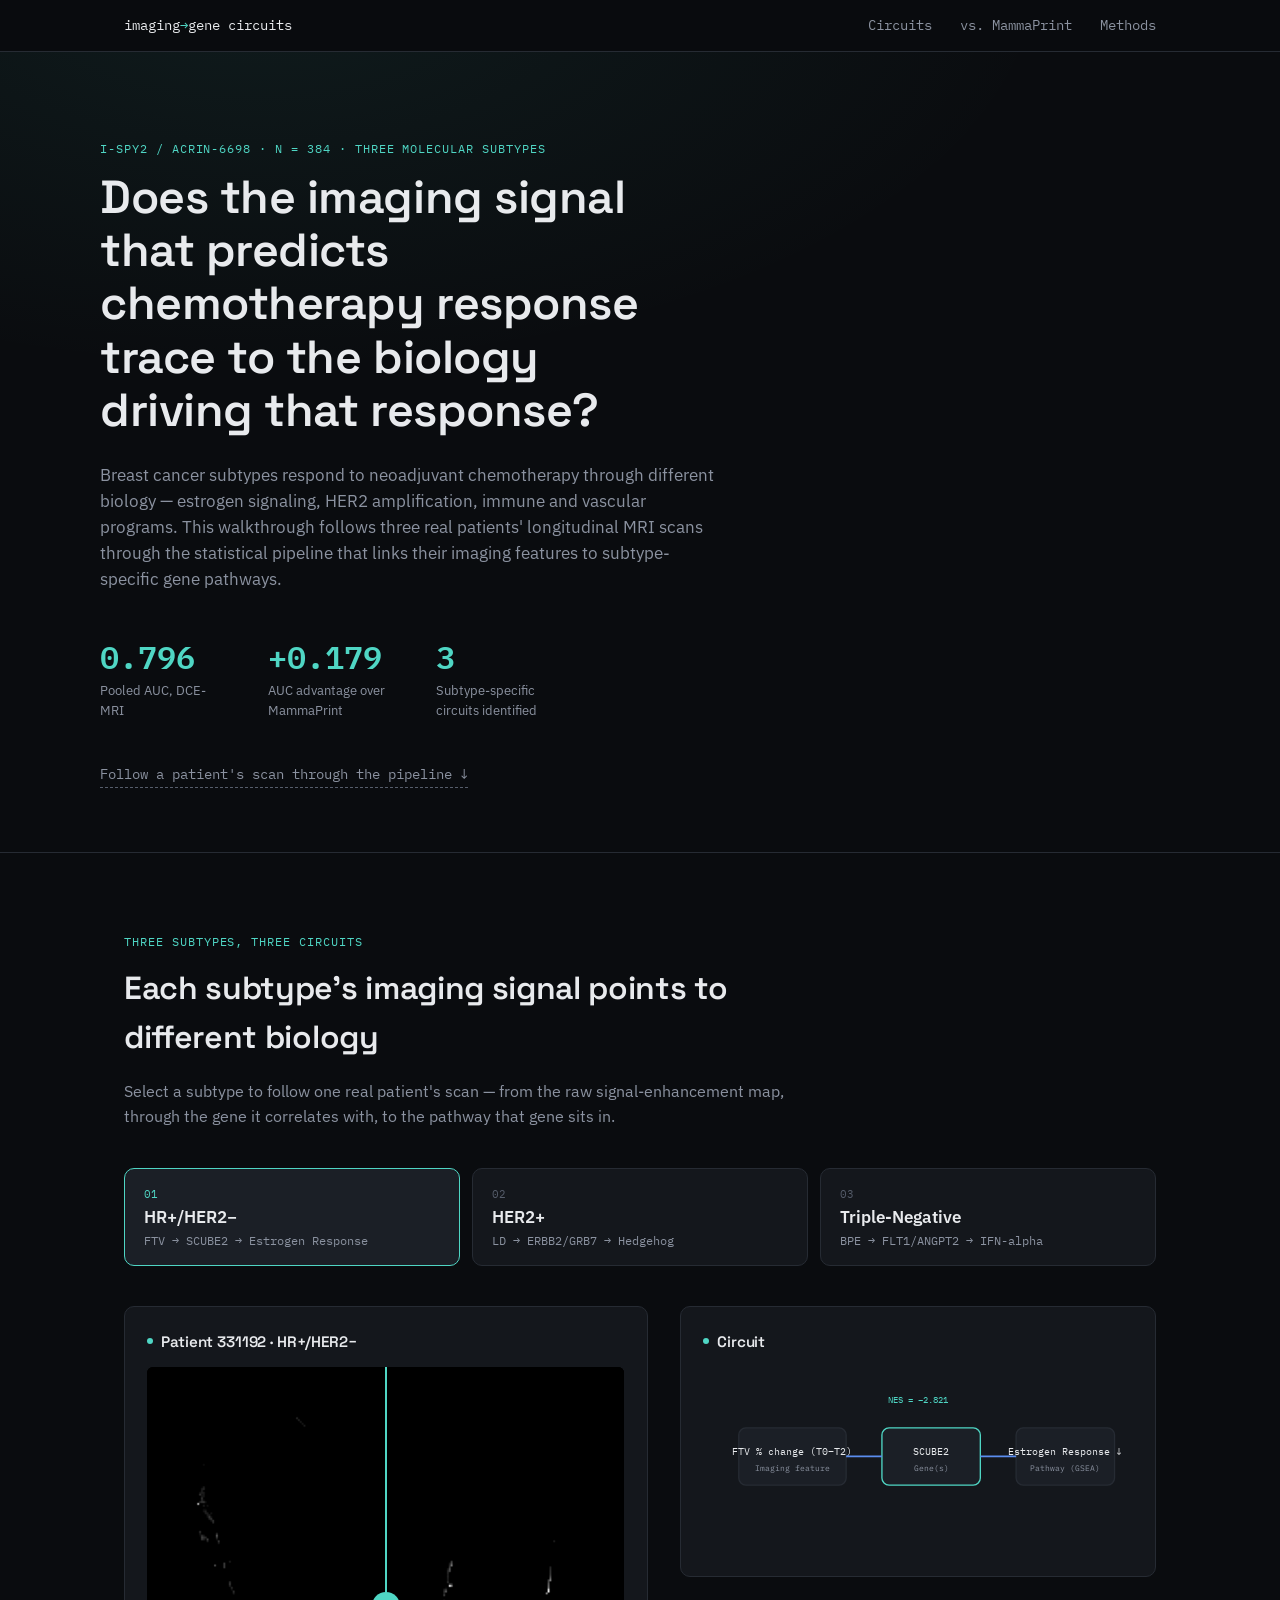
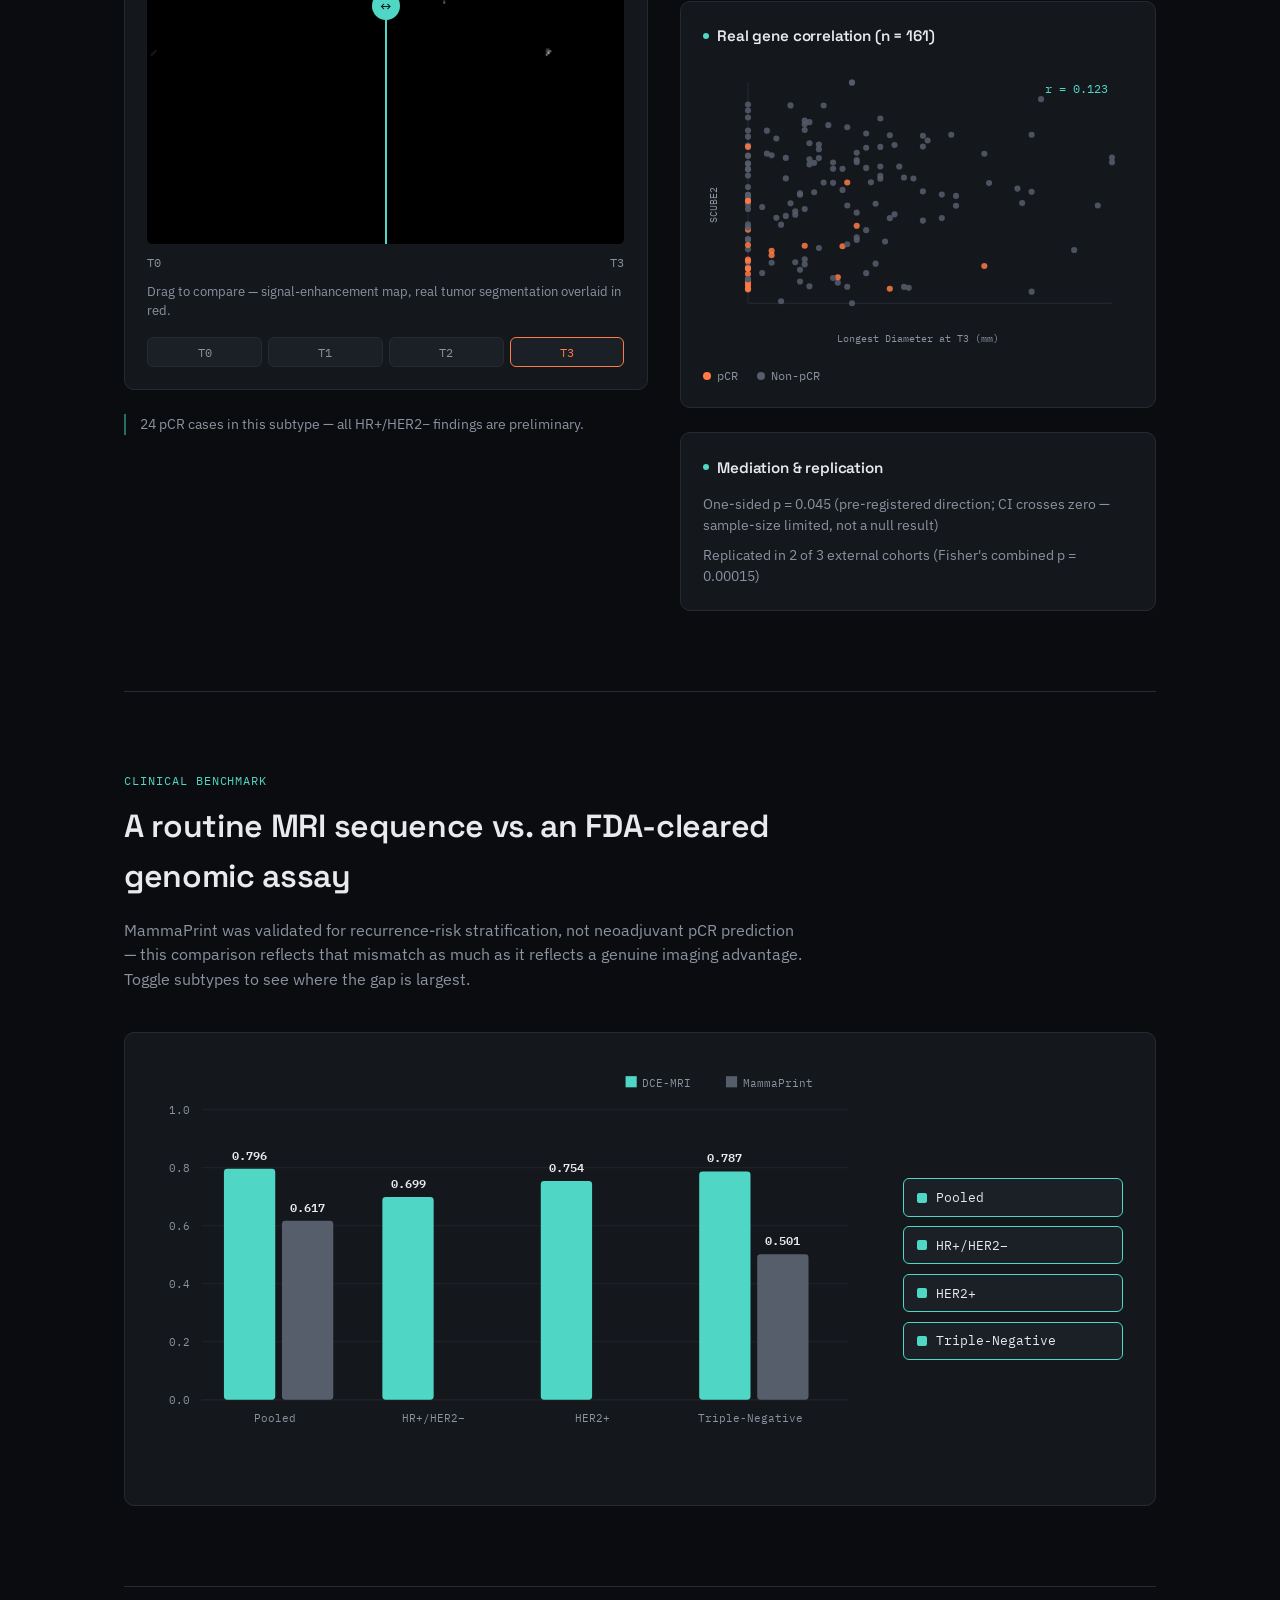
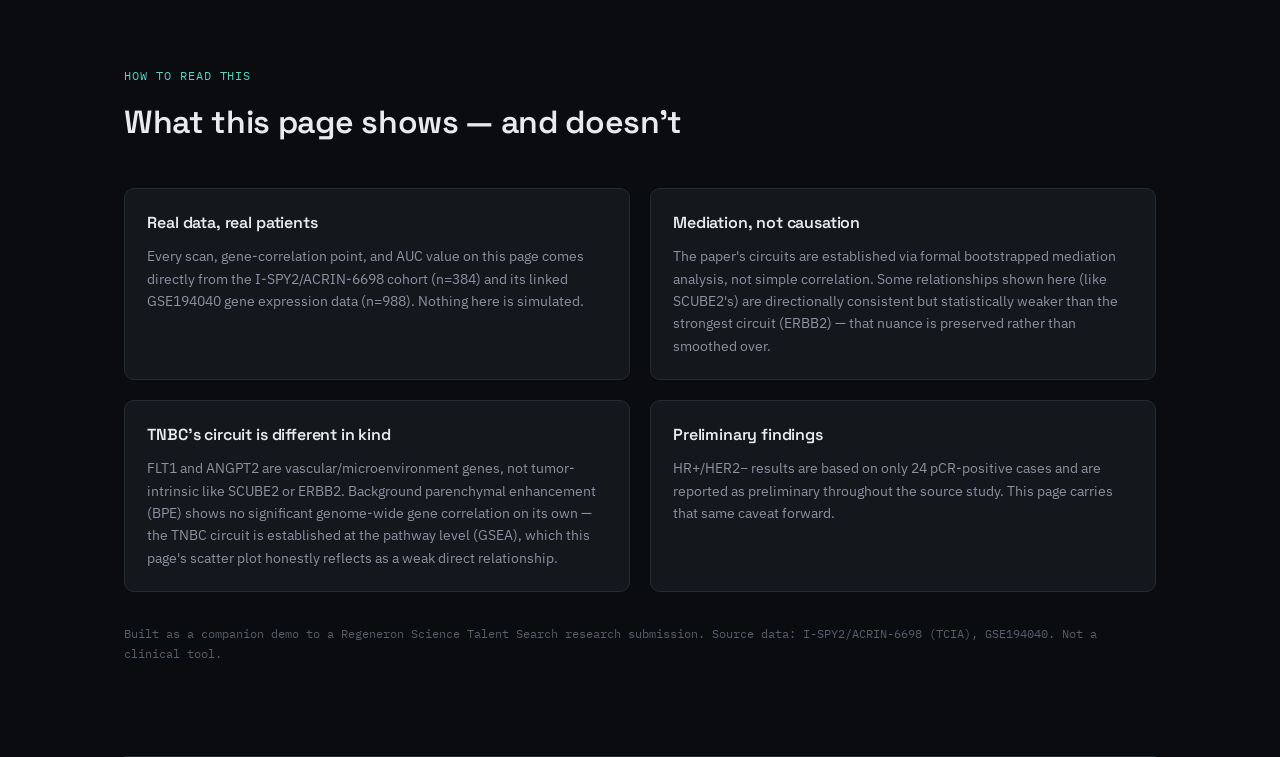
==== index.html @ bb6435cd "Add files via upload" ====
<!DOCTYPE html>
<html lang="en">
<head>
<meta charset="UTF-8">
<meta name="viewport" content="width=device-width, initial-scale=1.0">
<title>Subtype-Specific Imaging-to-Gene Circuits in Breast Cancer</title>
<meta name="description" content="An interactive walkthrough of how longitudinal DCE-MRI features trace to subtype-specific gene pathways predicting chemotherapy response in breast cancer.">
<link rel="preconnect" href="https://fonts.googleapis.com">
<link href="https://fonts.googleapis.com/css2?family=Space+Grotesk:wght@400;500;600;700&family=IBM+Plex+Sans:wght@400;500;600&family=IBM+Plex+Mono:wght@400;500;600&display=swap" rel="stylesheet">
<link rel="stylesheet" href="css/style.css">
</head>
<body>

<nav class="topnav">
  <div class="topnav-inner">
    <span class="brand">imaging<span class="brand-accent">→</span>gene circuits</span>
    <div class="topnav-links">
      <a href="#circuits">Circuits</a>
      <a href="#comparison">vs. MammaPrint</a>
      <a href="#methods">Methods</a>
    </div>
  </div>
</nav>

<header class="hero">
  <div class="hero-inner">
    <p class="eyebrow">I-SPY2 / ACRIN-6698 &middot; n = 384 &middot; three molecular subtypes</p>
    <h1>Does the imaging signal that predicts chemotherapy response<br>trace to the biology driving that response?</h1>
    <p class="hero-sub">
      Breast cancer subtypes respond to neoadjuvant chemotherapy through different biology &mdash;
      estrogen signaling, HER2 amplification, immune and vascular programs. This walkthrough follows
      three real patients' longitudinal MRI scans through the statistical pipeline that links their
      imaging features to subtype-specific gene pathways.
    </p>
    <div class="hero-stats">
      <div class="stat">
        <span class="stat-value">0.796</span>
        <span class="stat-label">Pooled AUC, DCE-MRI</span>
      </div>
      <div class="stat">
        <span class="stat-value">+0.179</span>
        <span class="stat-label">AUC advantage over MammaPrint</span>
      </div>
      <div class="stat">
        <span class="stat-value">3</span>
        <span class="stat-label">Subtype-specific circuits identified</span>
      </div>
    </div>
    <a class="scroll-cue" href="#circuits">Follow a patient's scan through the pipeline &darr;</a>
  </div>
</header>

<main>

  <section id="circuits" class="circuits-section">
    <div class="section-head">
      <p class="eyebrow">Three subtypes, three circuits</p>
      <h2>Each subtype's imaging signal points to different biology</h2>
      <p class="section-sub">
        Select a subtype to follow one real patient's scan &mdash; from the raw signal-enhancement map,
        through the gene it correlates with, to the pathway that gene sits in.
      </p>
    </div>

    <div class="circuit-tabs" role="tablist">
      <button class="circuit-tab active" data-circuit="hr_her2neg" role="tab" aria-selected="true">
        <span class="tab-index">01</span>
        <span class="tab-label">HR+/HER2&minus;</span>
        <span class="tab-sub">FTV &rarr; SCUBE2 &rarr; Estrogen Response</span>
      </button>
      <button class="circuit-tab" data-circuit="her2pos" role="tab" aria-selected="false">
        <span class="tab-index">02</span>
        <span class="tab-label">HER2+</span>
        <span class="tab-sub">LD &rarr; ERBB2/GRB7 &rarr; Hedgehog</span>
      </button>
      <button class="circuit-tab" data-circuit="tnbc" role="tab" aria-selected="false">
        <span class="tab-index">03</span>
        <span class="tab-label">Triple-Negative</span>
        <span class="tab-sub">BPE &rarr; FLT1/ANGPT2 &rarr; IFN-alpha</span>
      </button>
    </div>

    <div class="circuit-panel" id="panel-root">
      <!-- populated by js/main.js -->
    </div>
  </section>

  <section id="comparison" class="comparison-section">
    <div class="section-head">
      <p class="eyebrow">Clinical benchmark</p>
      <h2>A routine MRI sequence vs. an FDA-cleared genomic assay</h2>
      <p class="section-sub">
        MammaPrint was validated for recurrence-risk stratification, not neoadjuvant pCR prediction &mdash;
        this comparison reflects that mismatch as much as it reflects a genuine imaging advantage.
        Toggle subtypes to see where the gap is largest.
      </p>
    </div>
    <div class="comparison-panel">
      <div class="comparison-chart-wrap">
        <svg id="auc-chart" viewBox="0 0 640 360" preserveAspectRatio="xMidYMid meet"></svg>
      </div>
      <div class="comparison-toggles" id="auc-toggles"></div>
    </div>
  </section>

  <section id="methods" class="methods-section">
    <div class="section-head">
      <p class="eyebrow">How to read this</p>
      <h2>What this page shows &mdash; and doesn't</h2>
    </div>
    <div class="methods-grid">
      <div class="methods-card">
        <h3>Real data, real patients</h3>
        <p>Every scan, gene-correlation point, and AUC value on this page comes directly from the
        I-SPY2/ACRIN-6698 cohort (n=384) and its linked GSE194040 gene expression data (n=988).
        Nothing here is simulated.</p>
      </div>
      <div class="methods-card">
        <h3>Mediation, not causation</h3>
        <p>The paper's circuits are established via formal bootstrapped mediation analysis, not
        simple correlation. Some relationships shown here (like SCUBE2's) are directionally
        consistent but statistically weaker than the strongest circuit (ERBB2) &mdash; that
        nuance is preserved rather than smoothed over.</p>
      </div>
      <div class="methods-card">
        <h3>TNBC's circuit is different in kind</h3>
        <p>FLT1 and ANGPT2 are vascular/microenvironment genes, not tumor-intrinsic like SCUBE2 or
        ERBB2. Background parenchymal enhancement (BPE) shows no significant genome-wide gene
        correlation on its own &mdash; the TNBC circuit is established at the pathway level (GSEA),
        which this page's scatter plot honestly reflects as a weak direct relationship.</p>
      </div>
      <div class="methods-card">
        <h3>Preliminary findings</h3>
        <p>HR+/HER2&minus; results are based on only 24 pCR-positive cases and are reported as
        preliminary throughout the source study. This page carries that same caveat forward.</p>
      </div>
    </div>
    <p class="methods-footer">
      Built as a companion demo to a Regeneron Science Talent Search research submission.
      Source data: I-SPY2/ACRIN-6698 (TCIA), GSE194040. Not a clinical tool.
    </p>
  </section>

</main>

<script src="js/data.js"></script>
<script src="js/main.js"></script>
</body>
</html>
---- css/style.css ----
/* ============================================================
   Design tokens
   ============================================================ */
:root {
  --bg: #0A0C0F;
  --panel: #14171C;
  --panel-raised: #1B1F26;
  --border: #262B33;
  --text: #E8EAED;
  --text-muted: #8B92A0;
  --text-faint: #565D6B;

  --accent-teal: #4FD6C4;
  --accent-teal-dim: #2A6B63;
  --accent-coral: #FF7A45;
  --accent-blue: #5B8DEF;

  --font-display: 'Space Grotesk', sans-serif;
  --font-body: 'IBM Plex Sans', sans-serif;
  --font-mono: 'IBM Plex Mono', monospace;

  --radius: 10px;
  --max-width: 1080px;
}

* { box-sizing: border-box; }

html { scroll-behavior: smooth; }

body {
  margin: 0;
  background: var(--bg);
  color: var(--text);
  font-family: var(--font-body);
  line-height: 1.55;
  -webkit-font-smoothing: antialiased;
}

a { color: var(--accent-teal); text-decoration: none; }
a:hover { text-decoration: underline; }

:focus-visible {
  outline: 2px solid var(--accent-teal);
  outline-offset: 2px;
}

h1, h2, h3 {
  font-family: var(--font-display);
  font-weight: 600;
  letter-spacing: -0.01em;
  margin: 0;
}

.eyebrow {
  font-family: var(--font-mono);
  font-size: 0.75rem;
  letter-spacing: 0.08em;
  text-transform: uppercase;
  color: var(--accent-teal);
  margin: 0 0 0.75rem 0;
}

/* ============================================================
   Nav
   ============================================================ */
.topnav {
  position: sticky;
  top: 0;
  z-index: 50;
  background: rgba(10, 12, 15, 0.85);
  backdrop-filter: blur(8px);
  border-bottom: 1px solid var(--border);
}
.topnav-inner {
  max-width: var(--max-width);
  margin: 0 auto;
  padding: 0.9rem 1.5rem;
  display: flex;
  justify-content: space-between;
  align-items: center;
}
.brand {
  font-family: var(--font-mono);
  font-size: 0.9rem;
  color: var(--text);
}
.brand-accent { color: var(--accent-teal); }
.topnav-links { display: flex; gap: 1.75rem; }
.topnav-links a {
  color: var(--text-muted);
  font-size: 0.85rem;
  font-family: var(--font-mono);
}
.topnav-links a:hover { color: var(--accent-teal); text-decoration: none; }

/* ============================================================
   Hero
   ============================================================ */
.hero {
  padding: 5.5rem 1.5rem 4rem;
  border-bottom: 1px solid var(--border);
  background:
    radial-gradient(ellipse 800px 400px at 20% -10%, rgba(79, 214, 196, 0.08), transparent),
    var(--bg);
}
.hero-inner { max-width: var(--max-width); margin: 0 auto; }
.hero h1 {
  font-size: clamp(1.9rem, 4vw, 2.9rem);
  line-height: 1.15;
  max-width: 18ch;
  margin-bottom: 1.5rem;
}
.hero-sub {
  max-width: 62ch;
  color: var(--text-muted);
  font-size: 1.05rem;
}
.hero-stats {
  display: flex;
  gap: 2.5rem;
  margin: 2.5rem 0 2.5rem;
  flex-wrap: wrap;
}
.stat { display: flex; flex-direction: column; }
.stat-value {
  font-family: var(--font-mono);
  font-size: 2rem;
  font-weight: 600;
  color: var(--accent-teal);
}
.stat-label {
  font-size: 0.8rem;
  color: var(--text-muted);
  max-width: 16ch;
}
.scroll-cue {
  display: inline-block;
  font-family: var(--font-mono);
  font-size: 0.85rem;
  color: var(--text-muted);
  border-bottom: 1px dashed var(--text-faint);
  padding-bottom: 2px;
}
.scroll-cue:hover { color: var(--accent-teal); text-decoration: none; }

/* ============================================================
   Section scaffolding
   ============================================================ */
main { max-width: var(--max-width); margin: 0 auto; padding: 0 1.5rem; }
section { padding: 5rem 0; border-bottom: 1px solid var(--border); }
.section-head { max-width: 68ch; margin-bottom: 2.5rem; }
.section-head h2 { font-size: clamp(1.5rem, 3vw, 2rem); margin-bottom: 0.85rem; }
.section-sub { color: var(--text-muted); }

/* ============================================================
   Circuit tabs
   ============================================================ */
.circuit-tabs {
  display: grid;
  grid-template-columns: repeat(3, 1fr);
  gap: 0.75rem;
  margin-bottom: 2.5rem;
}
.circuit-tab {
  text-align: left;
  background: var(--panel);
  border: 1px solid var(--border);
  border-radius: var(--radius);
  padding: 1.1rem 1.2rem;
  cursor: pointer;
  color: var(--text);
  font-family: var(--font-body);
  display: flex;
  flex-direction: column;
  gap: 0.3rem;
  transition: border-color 0.15s ease, background 0.15s ease;
}
.circuit-tab:hover { border-color: var(--accent-teal-dim); }
.circuit-tab.active {
  border-color: var(--accent-teal);
  background: var(--panel-raised);
}
.tab-index {
  font-family: var(--font-mono);
  font-size: 0.7rem;
  color: var(--text-faint);
}
.circuit-tab.active .tab-index { color: var(--accent-teal); }
.tab-label { font-weight: 600; font-size: 1.05rem; }
.tab-sub {
  font-family: var(--font-mono);
  font-size: 0.72rem;
  color: var(--text-muted);
}

/* ============================================================
   Circuit panel
   ============================================================ */
.circuit-panel {
  display: grid;
  grid-template-columns: 1.1fr 1fr;
  gap: 2rem;
}
@media (max-width: 860px) {
  .circuit-panel { grid-template-columns: 1fr; }
}

.panel-col { display: flex; flex-direction: column; gap: 1.5rem; }

.card {
  background: var(--panel);
  border: 1px solid var(--border);
  border-radius: var(--radius);
  padding: 1.4rem;
}
.card h3 {
  font-size: 0.95rem;
  margin-bottom: 0.9rem;
  display: flex;
  align-items: center;
  gap: 0.5rem;
}
.card h3::before {
  content: '';
  width: 6px;
  height: 6px;
  border-radius: 50%;
  background: var(--accent-teal);
  display: inline-block;
}

/* image comparison slider */
.compare-wrap {
  position: relative;
  width: 100%;
  aspect-ratio: 1 / 1;
  overflow: hidden;
  border-radius: 6px;
  background: #000;
  cursor: ew-resize;
  user-select: none;
}
.compare-wrap img {
  position: absolute;
  top: 0; left: 0;
  width: 100%; height: 100%;
  object-fit: contain;
  pointer-events: none;
}
.compare-after { clip-path: inset(0 0 0 50%); }
.compare-handle {
  position: absolute;
  top: 0; bottom: 0;
  left: 50%;
  width: 2px;
  background: var(--accent-teal);
  transform: translateX(-1px);
}
.compare-handle::after {
  content: '\2194';
  position: absolute;
  top: 50%;
  left: 50%;
  transform: translate(-50%, -50%);
  background: var(--accent-teal);
  color: #06110E;
  width: 28px; height: 28px;
  border-radius: 50%;
  display: flex;
  align-items: center;
  justify-content: center;
  font-size: 0.9rem;
}
.compare-labels {
  display: flex;
  justify-content: space-between;
  font-family: var(--font-mono);
  font-size: 0.72rem;
  color: var(--text-muted);
  margin-top: 0.6rem;
}
.compare-caption {
  font-size: 0.8rem;
  color: var(--text-muted);
  margin-top: 0.6rem;
}
.timepoint-scrubber {
  display: flex;
  gap: 0.4rem;
  margin-top: 1rem;
}
.timepoint-btn {
  flex: 1;
  padding: 0.4rem 0;
  background: var(--panel-raised);
  border: 1px solid var(--border);
  border-radius: 6px;
  color: var(--text-muted);
  font-family: var(--font-mono);
  font-size: 0.75rem;
  cursor: pointer;
}
.timepoint-btn.active {
  border-color: var(--accent-coral);
  color: var(--accent-coral);
}

/* circuit svg diagram */
.circuit-diagram-wrap svg { width: 100%; height: auto; }
.circuit-node {
  fill: var(--panel-raised);
  stroke: var(--border);
  stroke-width: 1.5;
}
.circuit-node.active-node {
  stroke: var(--accent-teal);
}
.circuit-label {
  font-family: var(--font-mono);
  font-size: 11px;
  fill: var(--text);
}
.circuit-sublabel {
  font-family: var(--font-mono);
  font-size: 9px;
  fill: var(--text-muted);
}
.circuit-path {
  fill: none;
  stroke: var(--accent-blue);
  stroke-width: 2;
  stroke-dasharray: 400;
  stroke-dashoffset: 400;
  animation: draw-path 1.2s ease forwards;
}
@keyframes draw-path {
  to { stroke-dashoffset: 0; }
}
.circuit-stat {
  font-family: var(--font-mono);
  font-size: 10px;
  fill: var(--accent-teal);
}

/* scatter plot */
.scatter-wrap svg { width: 100%; height: auto; }
.scatter-axis { stroke: var(--border); stroke-width: 1; }
.scatter-axis-label {
  font-family: var(--font-mono);
  font-size: 10px;
  fill: var(--text-muted);
}
.scatter-point-pcr { fill: var(--accent-coral); }
.scatter-point-nopcr { fill: var(--text-faint); }
.scatter-stat-line {
  font-family: var(--font-mono);
  font-size: 12px;
}
.scatter-legend {
  display: flex;
  gap: 1.2rem;
  margin-top: 0.75rem;
  font-family: var(--font-mono);
  font-size: 0.72rem;
  color: var(--text-muted);
}
.legend-dot {
  display: inline-block;
  width: 8px; height: 8px;
  border-radius: 50%;
  margin-right: 0.35rem;
}

.circuit-note {
  font-size: 0.85rem;
  color: var(--text-muted);
  border-left: 2px solid var(--accent-teal-dim);
  padding-left: 0.85rem;
}

/* ============================================================
   Comparison / AUC chart
   ============================================================ */
.comparison-panel {
  background: var(--panel);
  border: 1px solid var(--border);
  border-radius: var(--radius);
  padding: 2rem;
  display: grid;
  grid-template-columns: 1fr 220px;
  gap: 2rem;
  align-items: center;
}
@media (max-width: 760px) {
  .comparison-panel { grid-template-columns: 1fr; }
}
.comparison-chart-wrap svg { width: 100%; height: auto; }
.comparison-toggles {
  display: flex;
  flex-direction: column;
  gap: 0.6rem;
}
.auc-toggle {
  display: flex;
  align-items: center;
  gap: 0.6rem;
  background: var(--panel-raised);
  border: 1px solid var(--border);
  border-radius: 6px;
  padding: 0.6rem 0.8rem;
  cursor: pointer;
  font-family: var(--font-mono);
  font-size: 0.8rem;
  color: var(--text-muted);
}
.auc-toggle.active { border-color: var(--accent-teal); color: var(--text); }
.auc-toggle .swatch {
  width: 10px; height: 10px; border-radius: 2px;
}
.axis-text { font-family: var(--font-mono); font-size: 10px; fill: var(--text-muted); }
.bar-label { font-family: var(--font-mono); font-size: 11px; fill: var(--text); font-weight: 600; }

/* ============================================================
   Methods section
   ============================================================ */
.methods-grid {
  display: grid;
  grid-template-columns: repeat(2, 1fr);
  gap: 1.2rem;
}
@media (max-width: 700px) { .methods-grid { grid-template-columns: 1fr; } }
.methods-card {
  background: var(--panel);
  border: 1px solid var(--border);
  border-radius: var(--radius);
  padding: 1.4rem;
}
.methods-card h3 { font-size: 1rem; margin-bottom: 0.6rem; }
.methods-card p { color: var(--text-muted); font-size: 0.9rem; margin: 0; }
.methods-footer {
  margin-top: 2rem;
  font-family: var(--font-mono);
  font-size: 0.78rem;
  color: var(--text-faint);
}

@media (prefers-reduced-motion: reduce) {
  html { scroll-behavior: auto; }
  .circuit-path { animation: none; stroke-dashoffset: 0; }
}
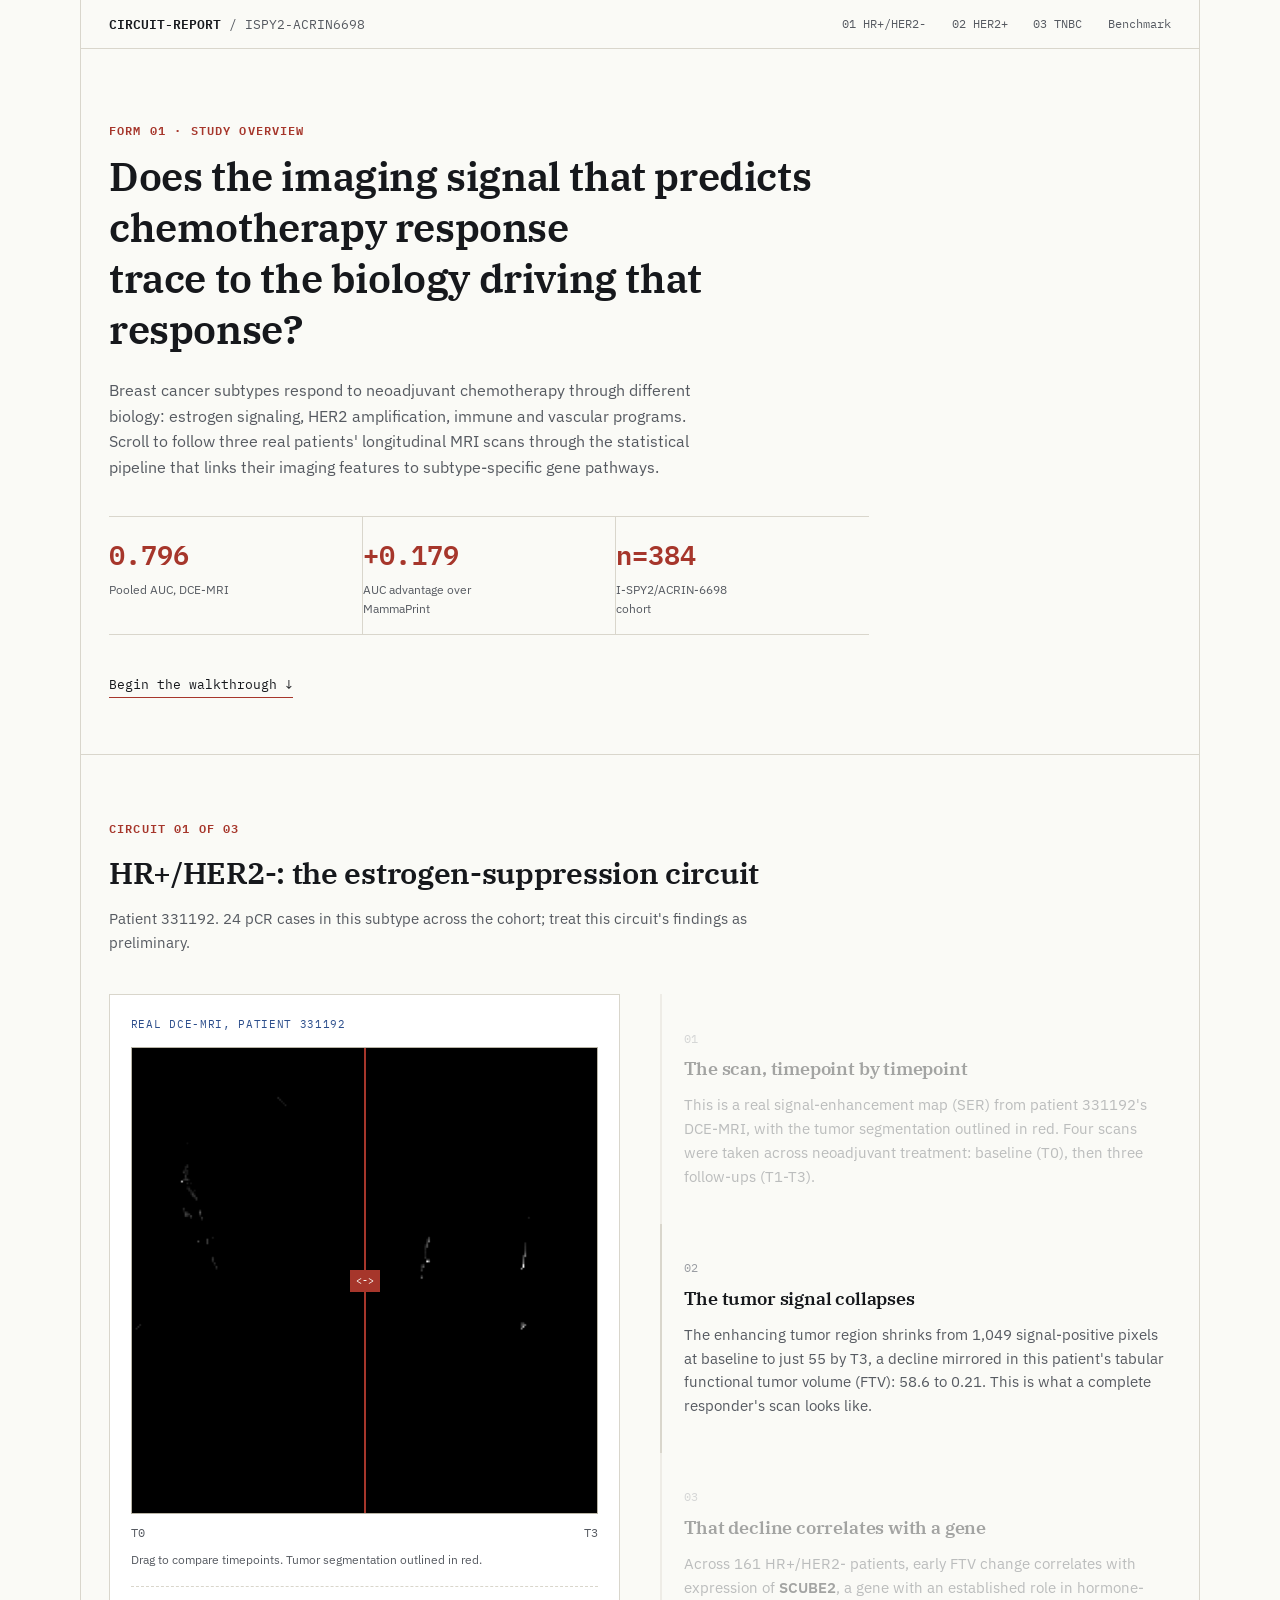
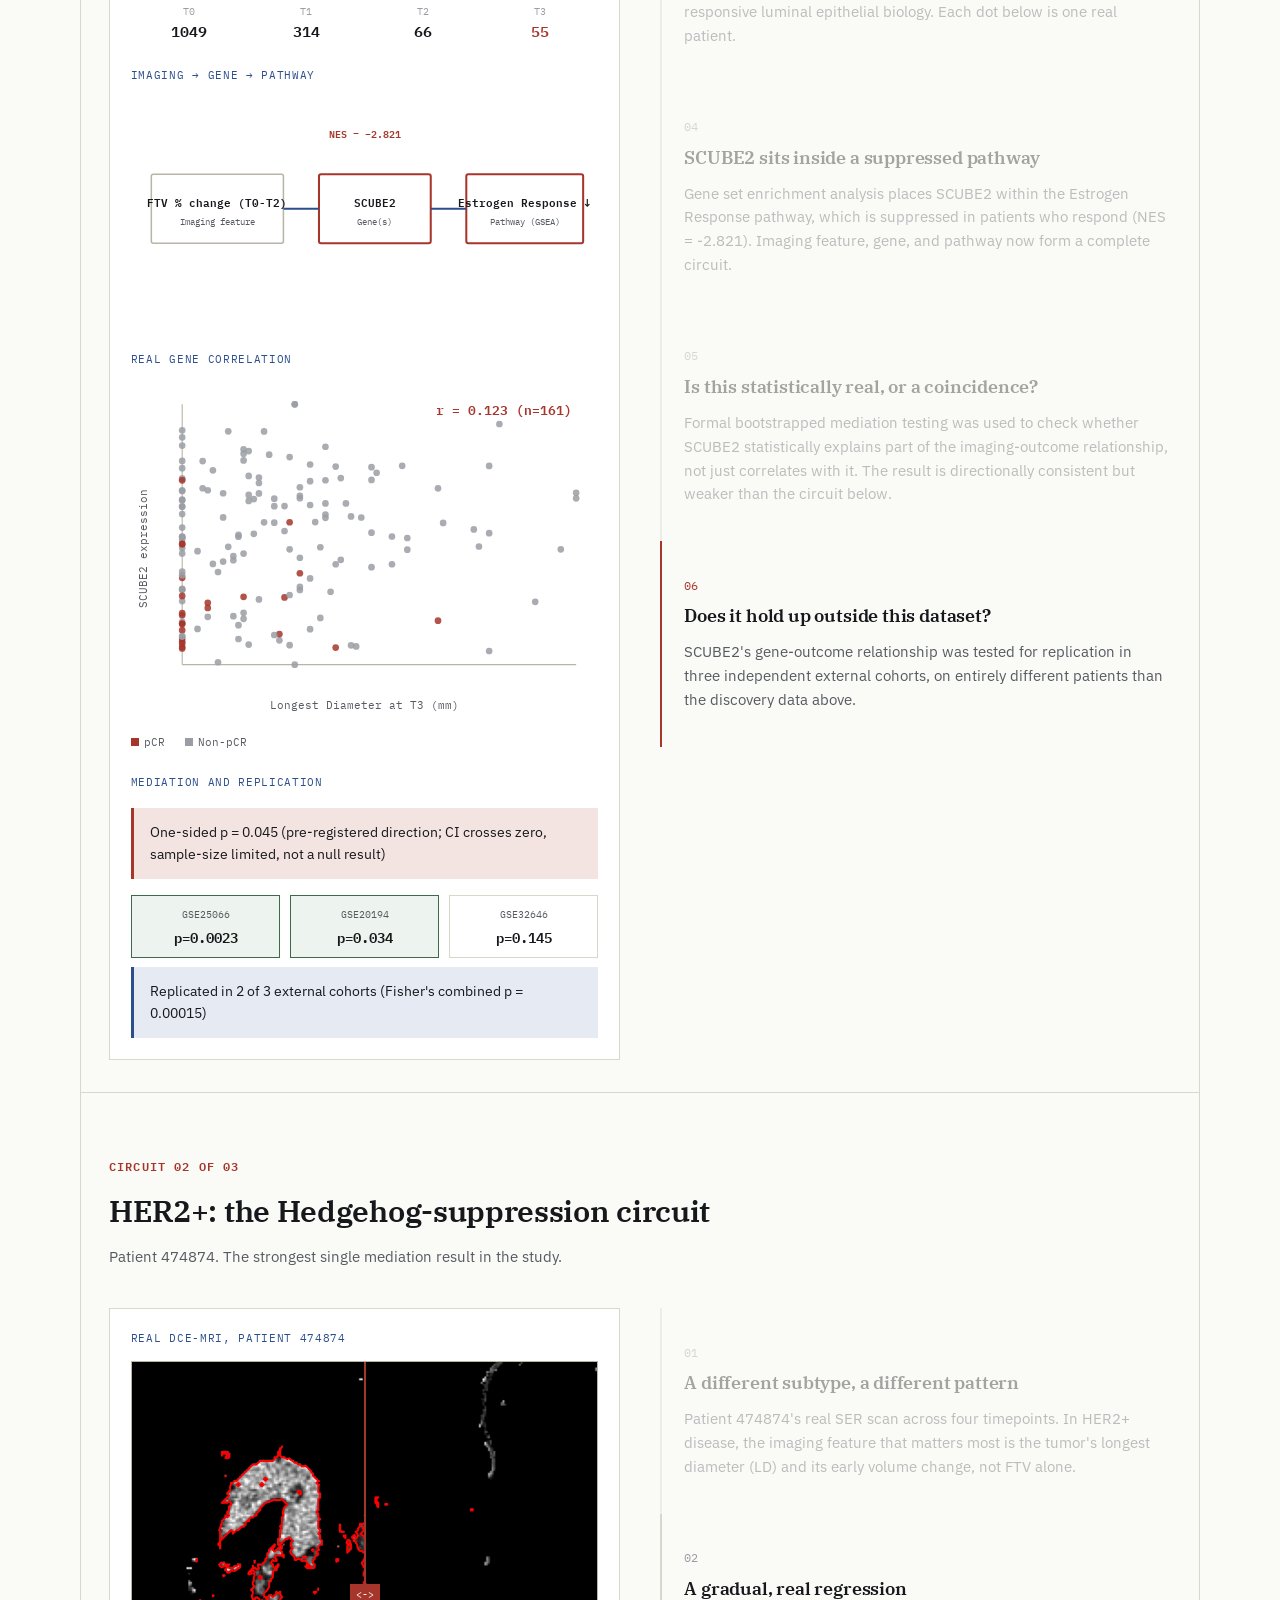
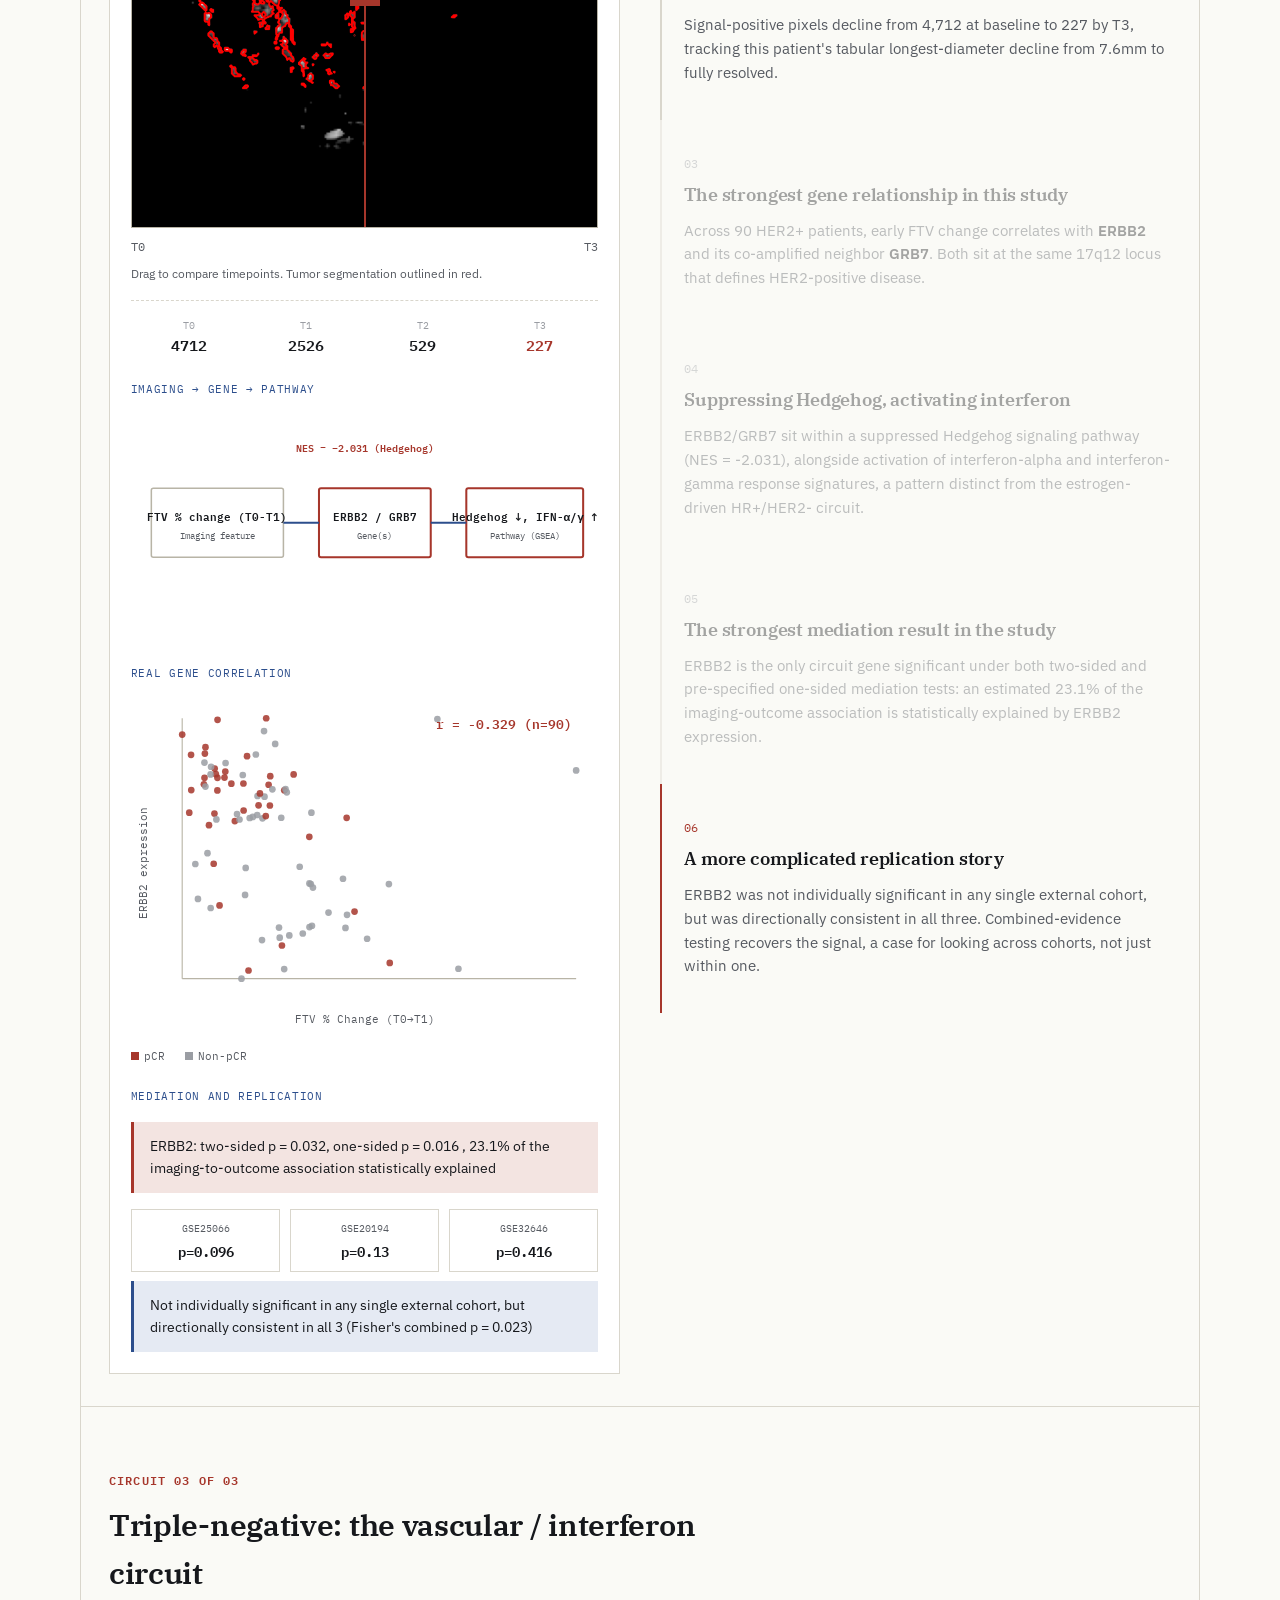
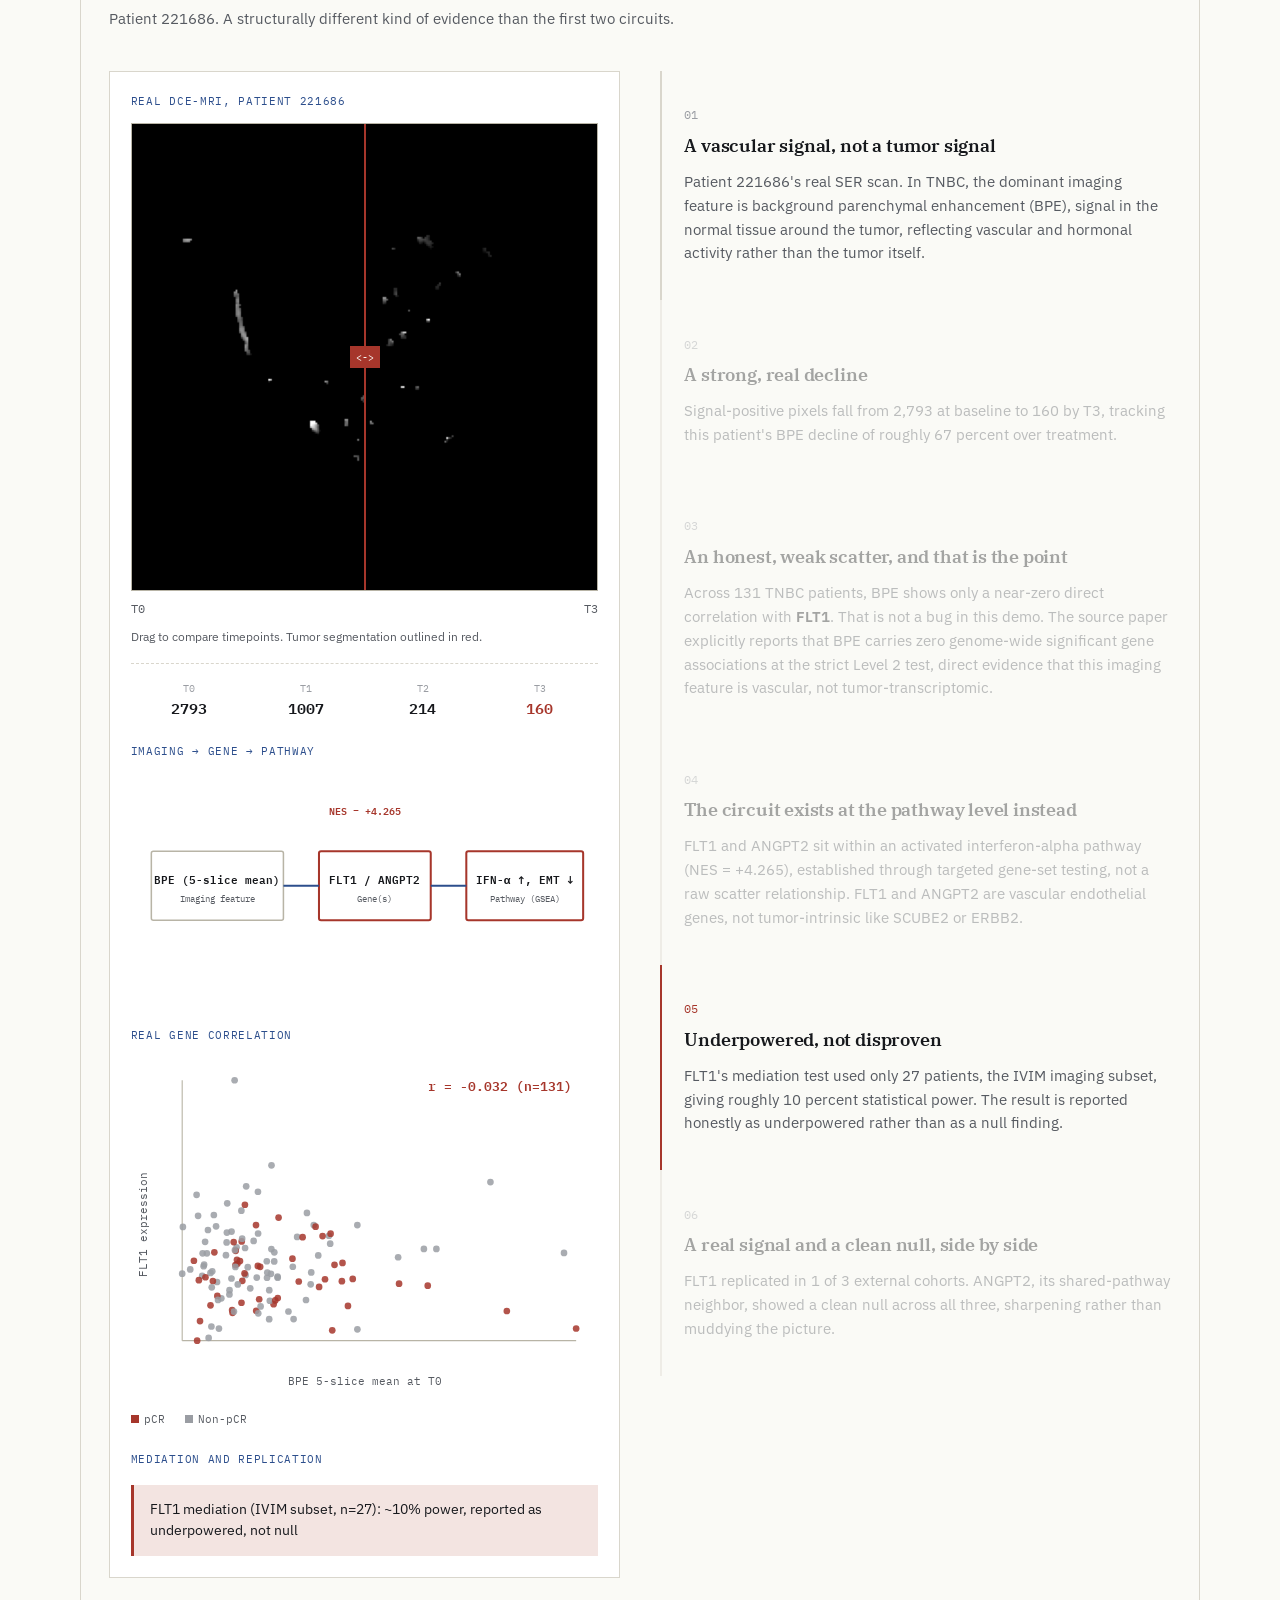
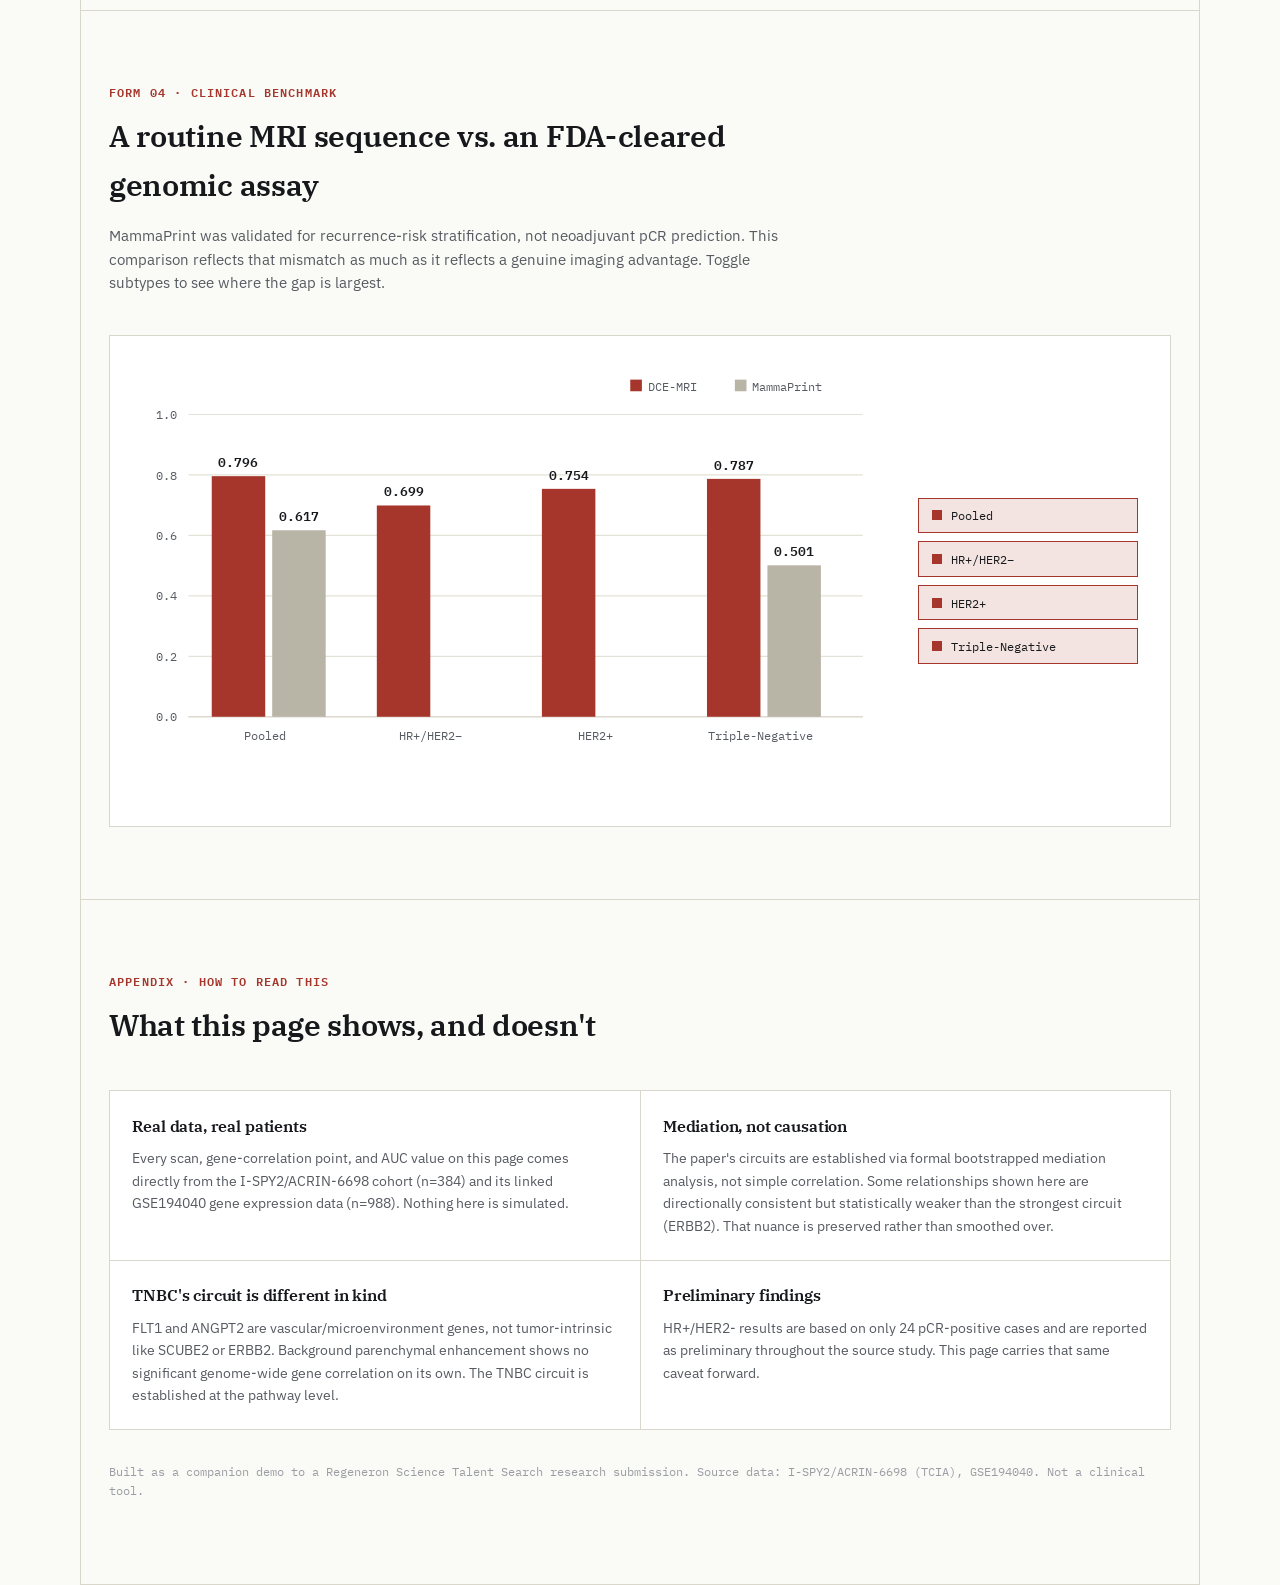
==== commit 2271b580: "Add files via upload" ====
--- a/index.html
+++ b/index.html
@@ -4,95 +4,236 @@
 <meta charset="UTF-8">
 <meta name="viewport" content="width=device-width, initial-scale=1.0">
 <title>Subtype-Specific Imaging-to-Gene Circuits in Breast Cancer</title>
-<meta name="description" content="An interactive walkthrough of how longitudinal DCE-MRI features trace to subtype-specific gene pathways predicting chemotherapy response in breast cancer.">
+<meta name="description" content="A guided walkthrough of how longitudinal DCE-MRI features trace to subtype-specific gene pathways predicting chemotherapy response in breast cancer.">
 <link rel="preconnect" href="https://fonts.googleapis.com">
-<link href="https://fonts.googleapis.com/css2?family=Space+Grotesk:wght@400;500;600;700&family=IBM+Plex+Sans:wght@400;500;600&family=IBM+Plex+Mono:wght@400;500;600&display=swap" rel="stylesheet">
+<link href="https://fonts.googleapis.com/css2?family=IBM+Plex+Mono:wght@400;500;600;700&family=IBM+Plex+Serif:wght@400;500;600&family=IBM+Plex+Sans:wght@400;500;600&display=swap" rel="stylesheet">
 <link rel="stylesheet" href="css/style.css">
 </head>
 <body>
 
-<nav class="topnav">
-  <div class="topnav-inner">
-    <span class="brand">imaging<span class="brand-accent">→</span>gene circuits</span>
-    <div class="topnav-links">
-      <a href="#circuits">Circuits</a>
-      <a href="#comparison">vs. MammaPrint</a>
-      <a href="#methods">Methods</a>
-    </div>
-  </div>
-</nav>
-
-<header class="hero">
-  <div class="hero-inner">
-    <p class="eyebrow">I-SPY2 / ACRIN-6698 &middot; n = 384 &middot; three molecular subtypes</p>
-    <h1>Does the imaging signal that predicts chemotherapy response<br>trace to the biology driving that response?</h1>
-    <p class="hero-sub">
-      Breast cancer subtypes respond to neoadjuvant chemotherapy through different biology &mdash;
-      estrogen signaling, HER2 amplification, immune and vascular programs. This walkthrough follows
-      three real patients' longitudinal MRI scans through the statistical pipeline that links their
-      imaging features to subtype-specific gene pathways.
-    </p>
-    <div class="hero-stats">
-      <div class="stat">
-        <span class="stat-value">0.796</span>
-        <span class="stat-label">Pooled AUC, DCE-MRI</span>
-      </div>
-      <div class="stat">
-        <span class="stat-value">+0.179</span>
-        <span class="stat-label">AUC advantage over MammaPrint</span>
-      </div>
-      <div class="stat">
-        <span class="stat-value">3</span>
-        <span class="stat-label">Subtype-specific circuits identified</span>
-      </div>
-    </div>
-    <a class="scroll-cue" href="#circuits">Follow a patient's scan through the pipeline &darr;</a>
-  </div>
-</header>
-
-<main>
-
-  <section id="circuits" class="circuits-section">
-    <div class="section-head">
-      <p class="eyebrow">Three subtypes, three circuits</p>
-      <h2>Each subtype's imaging signal points to different biology</h2>
-      <p class="section-sub">
-        Select a subtype to follow one real patient's scan &mdash; from the raw signal-enhancement map,
-        through the gene it correlates with, to the pathway that gene sits in.
+<div class="doc-frame">
+
+  <nav class="topnav">
+    <div class="topnav-inner">
+      <span class="brand">CIRCUIT-REPORT <span class="brand-code">/ ISPY2-ACRIN6698</span></span>
+      <div class="topnav-links">
+        <a href="#hr">01 HR+/HER2-</a>
+        <a href="#her2">02 HER2+</a>
+        <a href="#tnbc">03 TNBC</a>
+        <a href="#comparison">Benchmark</a>
+      </div>
+    </div>
+  </nav>
+
+  <header class="hero">
+    <div class="hero-inner">
+      <p class="form-tag">FORM 01 &middot; STUDY OVERVIEW</p>
+      <h1>Does the imaging signal that predicts chemotherapy response<br>trace to the biology driving that response?</h1>
+      <p class="hero-sub">
+        Breast cancer subtypes respond to neoadjuvant chemotherapy through different biology:
+        estrogen signaling, HER2 amplification, immune and vascular programs. Scroll to follow
+        three real patients' longitudinal MRI scans through the statistical pipeline that links
+        their imaging features to subtype-specific gene pathways.
       </p>
-    </div>
-
-    <div class="circuit-tabs" role="tablist">
-      <button class="circuit-tab active" data-circuit="hr_her2neg" role="tab" aria-selected="true">
-        <span class="tab-index">01</span>
-        <span class="tab-label">HR+/HER2&minus;</span>
-        <span class="tab-sub">FTV &rarr; SCUBE2 &rarr; Estrogen Response</span>
-      </button>
-      <button class="circuit-tab" data-circuit="her2pos" role="tab" aria-selected="false">
-        <span class="tab-index">02</span>
-        <span class="tab-label">HER2+</span>
-        <span class="tab-sub">LD &rarr; ERBB2/GRB7 &rarr; Hedgehog</span>
-      </button>
-      <button class="circuit-tab" data-circuit="tnbc" role="tab" aria-selected="false">
-        <span class="tab-index">03</span>
-        <span class="tab-label">Triple-Negative</span>
-        <span class="tab-sub">BPE &rarr; FLT1/ANGPT2 &rarr; IFN-alpha</span>
-      </button>
-    </div>
-
-    <div class="circuit-panel" id="panel-root">
-      <!-- populated by js/main.js -->
-    </div>
-  </section>
-
+      <div class="hero-stats">
+        <div class="stat">
+          <span class="stat-value">0.796</span>
+          <span class="stat-label">Pooled AUC, DCE-MRI</span>
+        </div>
+        <div class="stat">
+          <span class="stat-value">+0.179</span>
+          <span class="stat-label">AUC advantage over MammaPrint</span>
+        </div>
+        <div class="stat">
+          <span class="stat-value">n=384</span>
+          <span class="stat-label">I-SPY2/ACRIN-6698 cohort</span>
+        </div>
+      </div>
+      <a class="scroll-cue" href="#hr">Begin the walkthrough &darr;</a>
+    </div>
+  </header>
+
+  <!-- ===================== HR+/HER2- ===================== -->
+  <section id="hr" class="scrolly-section" data-circuit="hr_her2neg">
+    <div class="scrolly-intro">
+      <p class="form-tag">CIRCUIT 01 OF 03</p>
+      <h2>HR+/HER2-: the estrogen-suppression circuit</h2>
+      <p class="scrolly-intro-sub">Patient 331192. 24 pCR cases in this subtype across the cohort; treat this circuit's findings as preliminary.</p>
+    </div>
+    <div class="scrolly-grid">
+      <div class="scrolly-stage-col">
+        <div class="scrolly-stage" data-stage="hr_her2neg"></div>
+      </div>
+      <div class="scrolly-steps-col">
+        <div class="scrolly-step" data-circuit="hr_her2neg" data-step="0">
+          <span class="step-num">01</span>
+          <h3>The scan, timepoint by timepoint</h3>
+          <p>This is a real signal-enhancement map (SER) from patient 331192's DCE-MRI, with the
+          tumor segmentation outlined in red. Four scans were taken across neoadjuvant treatment:
+          baseline (T0), then three follow-ups (T1-T3).</p>
+        </div>
+        <div class="scrolly-step" data-circuit="hr_her2neg" data-step="1">
+          <span class="step-num">02</span>
+          <h3>The tumor signal collapses</h3>
+          <p>The enhancing tumor region shrinks from 1,049 signal-positive pixels at baseline to
+          just 55 by T3, a decline mirrored in this patient's tabular functional tumor volume
+          (FTV): 58.6 to 0.21. This is what a complete responder's scan looks like.</p>
+        </div>
+        <div class="scrolly-step" data-circuit="hr_her2neg" data-step="2">
+          <span class="step-num">03</span>
+          <h3>That decline correlates with a gene</h3>
+          <p>Across 161 HR+/HER2- patients, early FTV change correlates with expression of
+          <strong>SCUBE2</strong>, a gene with an established role in hormone-responsive luminal
+          epithelial biology. Each dot below is one real patient.</p>
+        </div>
+        <div class="scrolly-step" data-circuit="hr_her2neg" data-step="3">
+          <span class="step-num">04</span>
+          <h3>SCUBE2 sits inside a suppressed pathway</h3>
+          <p>Gene set enrichment analysis places SCUBE2 within the Estrogen Response pathway,
+          which is suppressed in patients who respond (NES = -2.821). Imaging feature, gene, and
+          pathway now form a complete circuit.</p>
+        </div>
+        <div class="scrolly-step" data-circuit="hr_her2neg" data-step="4">
+          <span class="step-num">05</span>
+          <h3>Is this statistically real, or a coincidence?</h3>
+          <p>Formal bootstrapped mediation testing was used to check whether SCUBE2 statistically
+          explains part of the imaging-outcome relationship, not just correlates with it. The
+          result is directionally consistent but weaker than the circuit below.</p>
+        </div>
+        <div class="scrolly-step" data-circuit="hr_her2neg" data-step="5">
+          <span class="step-num">06</span>
+          <h3>Does it hold up outside this dataset?</h3>
+          <p>SCUBE2's gene-outcome relationship was tested for replication in three independent
+          external cohorts, on entirely different patients than the discovery data above.</p>
+        </div>
+      </div>
+    </div>
+  </section>
+
+  <!-- ===================== HER2+ ===================== -->
+  <section id="her2" class="scrolly-section" data-circuit="her2pos">
+    <div class="scrolly-intro">
+      <p class="form-tag">CIRCUIT 02 OF 03</p>
+      <h2>HER2+: the Hedgehog-suppression circuit</h2>
+      <p class="scrolly-intro-sub">Patient 474874. The strongest single mediation result in the study.</p>
+    </div>
+    <div class="scrolly-grid">
+      <div class="scrolly-stage-col">
+        <div class="scrolly-stage" data-stage="her2pos"></div>
+      </div>
+      <div class="scrolly-steps-col">
+        <div class="scrolly-step" data-circuit="her2pos" data-step="0">
+          <span class="step-num">01</span>
+          <h3>A different subtype, a different pattern</h3>
+          <p>Patient 474874's real SER scan across four timepoints. In HER2+ disease, the imaging
+          feature that matters most is the tumor's longest diameter (LD) and its early volume
+          change, not FTV alone.</p>
+        </div>
+        <div class="scrolly-step" data-circuit="her2pos" data-step="1">
+          <span class="step-num">02</span>
+          <h3>A gradual, real regression</h3>
+          <p>Signal-positive pixels decline from 4,712 at baseline to 227 by T3, tracking this
+          patient's tabular longest-diameter decline from 7.6mm to fully resolved.</p>
+        </div>
+        <div class="scrolly-step" data-circuit="her2pos" data-step="2">
+          <span class="step-num">03</span>
+          <h3>The strongest gene relationship in this study</h3>
+          <p>Across 90 HER2+ patients, early FTV change correlates with <strong>ERBB2</strong> and
+          its co-amplified neighbor <strong>GRB7</strong>. Both sit at the same 17q12 locus that
+          defines HER2-positive disease.</p>
+        </div>
+        <div class="scrolly-step" data-circuit="her2pos" data-step="3">
+          <span class="step-num">04</span>
+          <h3>Suppressing Hedgehog, activating interferon</h3>
+          <p>ERBB2/GRB7 sit within a suppressed Hedgehog signaling pathway (NES = -2.031),
+          alongside activation of interferon-alpha and interferon-gamma response signatures,
+          a pattern distinct from the estrogen-driven HR+/HER2- circuit.</p>
+        </div>
+        <div class="scrolly-step" data-circuit="her2pos" data-step="4">
+          <span class="step-num">05</span>
+          <h3>The strongest mediation result in the study</h3>
+          <p>ERBB2 is the only circuit gene significant under both two-sided and pre-specified
+          one-sided mediation tests: an estimated 23.1% of the imaging-outcome association is
+          statistically explained by ERBB2 expression.</p>
+        </div>
+        <div class="scrolly-step" data-circuit="her2pos" data-step="5">
+          <span class="step-num">06</span>
+          <h3>A more complicated replication story</h3>
+          <p>ERBB2 was not individually significant in any single external cohort, but was
+          directionally consistent in all three. Combined-evidence testing recovers the signal,
+          a case for looking across cohorts, not just within one.</p>
+        </div>
+      </div>
+    </div>
+  </section>
+
+  <!-- ===================== TNBC ===================== -->
+  <section id="tnbc" class="scrolly-section" data-circuit="tnbc">
+    <div class="scrolly-intro">
+      <p class="form-tag">CIRCUIT 03 OF 03</p>
+      <h2>Triple-negative: the vascular / interferon circuit</h2>
+      <p class="scrolly-intro-sub">Patient 221686. A structurally different kind of evidence than the first two circuits.</p>
+    </div>
+    <div class="scrolly-grid">
+      <div class="scrolly-stage-col">
+        <div class="scrolly-stage" data-stage="tnbc"></div>
+      </div>
+      <div class="scrolly-steps-col">
+        <div class="scrolly-step" data-circuit="tnbc" data-step="0">
+          <span class="step-num">01</span>
+          <h3>A vascular signal, not a tumor signal</h3>
+          <p>Patient 221686's real SER scan. In TNBC, the dominant imaging feature is background
+          parenchymal enhancement (BPE), signal in the normal tissue around the tumor, reflecting
+          vascular and hormonal activity rather than the tumor itself.</p>
+        </div>
+        <div class="scrolly-step" data-circuit="tnbc" data-step="1">
+          <span class="step-num">02</span>
+          <h3>A strong, real decline</h3>
+          <p>Signal-positive pixels fall from 2,793 at baseline to 160 by T3, tracking this
+          patient's BPE decline of roughly 67 percent over treatment.</p>
+        </div>
+        <div class="scrolly-step" data-circuit="tnbc" data-step="2">
+          <span class="step-num">03</span>
+          <h3>An honest, weak scatter, and that is the point</h3>
+          <p>Across 131 TNBC patients, BPE shows only a near-zero direct correlation with
+          <strong>FLT1</strong>. That is not a bug in this demo. The source paper explicitly
+          reports that BPE carries zero genome-wide significant gene associations at the strict
+          Level 2 test, direct evidence that this imaging feature is vascular, not
+          tumor-transcriptomic.</p>
+        </div>
+        <div class="scrolly-step" data-circuit="tnbc" data-step="3">
+          <span class="step-num">04</span>
+          <h3>The circuit exists at the pathway level instead</h3>
+          <p>FLT1 and ANGPT2 sit within an activated interferon-alpha pathway (NES = +4.265),
+          established through targeted gene-set testing, not a raw scatter relationship. FLT1 and
+          ANGPT2 are vascular endothelial genes, not tumor-intrinsic like SCUBE2 or ERBB2.</p>
+        </div>
+        <div class="scrolly-step" data-circuit="tnbc" data-step="4">
+          <span class="step-num">05</span>
+          <h3>Underpowered, not disproven</h3>
+          <p>FLT1's mediation test used only 27 patients, the IVIM imaging subset, giving roughly
+          10 percent statistical power. The result is reported honestly as underpowered rather
+          than as a null finding.</p>
+        </div>
+        <div class="scrolly-step" data-circuit="tnbc" data-step="5">
+          <span class="step-num">06</span>
+          <h3>A real signal and a clean null, side by side</h3>
+          <p>FLT1 replicated in 1 of 3 external cohorts. ANGPT2, its shared-pathway neighbor,
+          showed a clean null across all three, sharpening rather than muddying the picture.</p>
+        </div>
+      </div>
+    </div>
+  </section>
+
+  <!-- ===================== Comparison ===================== -->
   <section id="comparison" class="comparison-section">
-    <div class="section-head">
-      <p class="eyebrow">Clinical benchmark</p>
+    <div class="form-header">
+      <p class="form-tag">FORM 04 &middot; CLINICAL BENCHMARK</p>
       <h2>A routine MRI sequence vs. an FDA-cleared genomic assay</h2>
       <p class="section-sub">
-        MammaPrint was validated for recurrence-risk stratification, not neoadjuvant pCR prediction &mdash;
-        this comparison reflects that mismatch as much as it reflects a genuine imaging advantage.
-        Toggle subtypes to see where the gap is largest.
+        MammaPrint was validated for recurrence-risk stratification, not neoadjuvant pCR
+        prediction. This comparison reflects that mismatch as much as it reflects a genuine
+        imaging advantage. Toggle subtypes to see where the gap is largest.
       </p>
     </div>
     <div class="comparison-panel">
@@ -103,35 +244,35 @@
     </div>
   </section>
 
+  <!-- ===================== Methods ===================== -->
   <section id="methods" class="methods-section">
-    <div class="section-head">
-      <p class="eyebrow">How to read this</p>
-      <h2>What this page shows &mdash; and doesn't</h2>
+    <div class="form-header">
+      <p class="form-tag">APPENDIX &middot; HOW TO READ THIS</p>
+      <h2>What this page shows, and doesn't</h2>
     </div>
     <div class="methods-grid">
       <div class="methods-card">
         <h3>Real data, real patients</h3>
-        <p>Every scan, gene-correlation point, and AUC value on this page comes directly from the
-        I-SPY2/ACRIN-6698 cohort (n=384) and its linked GSE194040 gene expression data (n=988).
-        Nothing here is simulated.</p>
+        <p>Every scan, gene-correlation point, and AUC value on this page comes directly from
+        the I-SPY2/ACRIN-6698 cohort (n=384) and its linked GSE194040 gene expression data
+        (n=988). Nothing here is simulated.</p>
       </div>
       <div class="methods-card">
         <h3>Mediation, not causation</h3>
         <p>The paper's circuits are established via formal bootstrapped mediation analysis, not
-        simple correlation. Some relationships shown here (like SCUBE2's) are directionally
-        consistent but statistically weaker than the strongest circuit (ERBB2) &mdash; that
-        nuance is preserved rather than smoothed over.</p>
+        simple correlation. Some relationships shown here are directionally consistent but
+        statistically weaker than the strongest circuit (ERBB2). That nuance is preserved rather
+        than smoothed over.</p>
       </div>
       <div class="methods-card">
         <h3>TNBC's circuit is different in kind</h3>
-        <p>FLT1 and ANGPT2 are vascular/microenvironment genes, not tumor-intrinsic like SCUBE2 or
-        ERBB2. Background parenchymal enhancement (BPE) shows no significant genome-wide gene
-        correlation on its own &mdash; the TNBC circuit is established at the pathway level (GSEA),
-        which this page's scatter plot honestly reflects as a weak direct relationship.</p>
+        <p>FLT1 and ANGPT2 are vascular/microenvironment genes, not tumor-intrinsic like SCUBE2
+        or ERBB2. Background parenchymal enhancement shows no significant genome-wide gene
+        correlation on its own. The TNBC circuit is established at the pathway level.</p>
       </div>
       <div class="methods-card">
         <h3>Preliminary findings</h3>
-        <p>HR+/HER2&minus; results are based on only 24 pCR-positive cases and are reported as
+        <p>HR+/HER2- results are based on only 24 pCR-positive cases and are reported as
         preliminary throughout the source study. This page carries that same caveat forward.</p>
       </div>
     </div>
@@ -141,7 +282,7 @@
     </p>
   </section>
 
-</main>
+</div>
 
 <script src="js/data.js"></script>
 <script src="js/main.js"></script>
--- a/css/style.css
+++ b/css/style.css
@@ -1,63 +1,66 @@
 /* ============================================================
-   Design tokens
+   Design tokens: clinical trial report / lab form aesthetic
    ============================================================ */
 :root {
-  --bg: #0A0C0F;
-  --panel: #14171C;
-  --panel-raised: #1B1F26;
-  --border: #262B33;
-  --text: #E8EAED;
-  --text-muted: #8B92A0;
-  --text-faint: #565D6B;
-
-  --accent-teal: #4FD6C4;
-  --accent-teal-dim: #2A6B63;
-  --accent-coral: #FF7A45;
-  --accent-blue: #5B8DEF;
-
-  --font-display: 'Space Grotesk', sans-serif;
-  --font-body: 'IBM Plex Sans', sans-serif;
+  --paper: #FAFAF6;
+  --paper-raised: #FFFFFF;
+  --ink: #16181C;
+  --ink-muted: #565A61;
+  --ink-faint: #9A9DA3;
+  --rule: #D9D6CC;
+  --rule-strong: #B8B4A6;
+
+  --flag: #A6362B;
+  --flag-soft: #F3E4E1;
+  --data-blue: #2C4E8C;
+  --data-blue-soft: #E5EAF3;
+  --confirm-green: #3D6B4A;
+
   --font-mono: 'IBM Plex Mono', monospace;
-
-  --radius: 10px;
-  --max-width: 1080px;
+  --font-serif: 'IBM Plex Serif', serif;
+  --font-sans: 'IBM Plex Sans', sans-serif;
+
+  --max-width: 1120px;
 }
 
 * { box-sizing: border-box; }
-
 html { scroll-behavior: smooth; }
 
 body {
   margin: 0;
-  background: var(--bg);
-  color: var(--text);
-  font-family: var(--font-body);
-  line-height: 1.55;
+  background: var(--paper);
+  color: var(--ink);
+  font-family: var(--font-serif);
+  line-height: 1.6;
   -webkit-font-smoothing: antialiased;
 }
 
-a { color: var(--accent-teal); text-decoration: none; }
-a:hover { text-decoration: underline; }
-
-:focus-visible {
-  outline: 2px solid var(--accent-teal);
-  outline-offset: 2px;
-}
+a { color: var(--data-blue); }
+:focus-visible { outline: 2px solid var(--data-blue); outline-offset: 2px; }
 
 h1, h2, h3 {
-  font-family: var(--font-display);
+  font-family: var(--font-mono);
   font-weight: 600;
   letter-spacing: -0.01em;
   margin: 0;
-}
-
-.eyebrow {
-  font-family: var(--font-mono);
-  font-size: 0.75rem;
-  letter-spacing: 0.08em;
+  color: var(--ink);
+}
+
+.form-tag {
+  font-family: var(--font-mono);
+  font-size: 0.72rem;
+  letter-spacing: 0.1em;
   text-transform: uppercase;
-  color: var(--accent-teal);
-  margin: 0 0 0.75rem 0;
+  color: var(--flag);
+  margin: 0 0 0.7rem 0;
+  font-weight: 600;
+}
+
+.doc-frame {
+  max-width: var(--max-width);
+  margin: 0 auto;
+  border-left: 1px solid var(--rule);
+  border-right: 1px solid var(--rule);
 }
 
 /* ============================================================
@@ -67,178 +70,191 @@
   position: sticky;
   top: 0;
   z-index: 50;
-  background: rgba(10, 12, 15, 0.85);
-  backdrop-filter: blur(8px);
-  border-bottom: 1px solid var(--border);
+  background: rgba(250, 250, 246, 0.92);
+  backdrop-filter: blur(6px);
+  border-bottom: 1px solid var(--rule);
 }
 .topnav-inner {
-  max-width: var(--max-width);
-  margin: 0 auto;
-  padding: 0.9rem 1.5rem;
+  padding: 0.85rem 1.75rem;
   display: flex;
   justify-content: space-between;
   align-items: center;
 }
 .brand {
   font-family: var(--font-mono);
-  font-size: 0.9rem;
-  color: var(--text);
-}
-.brand-accent { color: var(--accent-teal); }
-.topnav-links { display: flex; gap: 1.75rem; }
+  font-size: 0.82rem;
+  font-weight: 600;
+}
+.brand-code { color: var(--ink-muted); font-weight: 400; }
+.topnav-links { display: flex; gap: 1.6rem; }
 .topnav-links a {
-  color: var(--text-muted);
-  font-size: 0.85rem;
-  font-family: var(--font-mono);
-}
-.topnav-links a:hover { color: var(--accent-teal); text-decoration: none; }
+  color: var(--ink-muted);
+  font-size: 0.78rem;
+  font-family: var(--font-mono);
+  text-decoration: none;
+}
+.topnav-links a:hover { color: var(--flag); }
 
 /* ============================================================
    Hero
    ============================================================ */
 .hero {
-  padding: 5.5rem 1.5rem 4rem;
-  border-bottom: 1px solid var(--border);
-  background:
-    radial-gradient(ellipse 800px 400px at 20% -10%, rgba(79, 214, 196, 0.08), transparent),
-    var(--bg);
-}
-.hero-inner { max-width: var(--max-width); margin: 0 auto; }
+  padding: 4.5rem 1.75rem 3.5rem;
+  border-bottom: 1px solid var(--rule);
+}
+.hero-inner { max-width: 760px; }
 .hero h1 {
-  font-size: clamp(1.9rem, 4vw, 2.9rem);
-  line-height: 1.15;
-  max-width: 18ch;
-  margin-bottom: 1.5rem;
+  font-family: var(--font-serif);
+  font-size: clamp(1.7rem, 3.6vw, 2.5rem);
+  line-height: 1.28;
+  font-weight: 600;
+  margin-bottom: 1.4rem;
 }
 .hero-sub {
   max-width: 62ch;
-  color: var(--text-muted);
-  font-size: 1.05rem;
+  color: var(--ink-muted);
+  font-family: var(--font-sans);
+  font-size: 1rem;
 }
 .hero-stats {
   display: flex;
-  gap: 2.5rem;
-  margin: 2.5rem 0 2.5rem;
-  flex-wrap: wrap;
-}
-.stat { display: flex; flex-direction: column; }
+  gap: 0;
+  margin: 2.25rem 0 2.25rem;
+  border-top: 1px solid var(--rule);
+  border-bottom: 1px solid var(--rule);
+}
+.stat {
+  display: flex;
+  flex-direction: column;
+  padding: 1rem 1.5rem 1rem 0;
+  border-right: 1px solid var(--rule);
+  flex: 1;
+}
+.stat:last-child { border-right: none; }
 .stat-value {
   font-family: var(--font-mono);
-  font-size: 2rem;
-  font-weight: 600;
-  color: var(--accent-teal);
+  font-size: 1.7rem;
+  font-weight: 600;
+  color: var(--flag);
 }
 .stat-label {
-  font-size: 0.8rem;
-  color: var(--text-muted);
-  max-width: 16ch;
+  font-family: var(--font-sans);
+  font-size: 0.75rem;
+  color: var(--ink-muted);
+  max-width: 18ch;
+  margin-top: 0.2rem;
 }
 .scroll-cue {
   display: inline-block;
   font-family: var(--font-mono);
-  font-size: 0.85rem;
-  color: var(--text-muted);
-  border-bottom: 1px dashed var(--text-faint);
+  font-size: 0.82rem;
+  color: var(--ink);
+  border-bottom: 1px solid var(--flag);
   padding-bottom: 2px;
-}
-.scroll-cue:hover { color: var(--accent-teal); text-decoration: none; }
-
-/* ============================================================
-   Section scaffolding
-   ============================================================ */
-main { max-width: var(--max-width); margin: 0 auto; padding: 0 1.5rem; }
-section { padding: 5rem 0; border-bottom: 1px solid var(--border); }
-.section-head { max-width: 68ch; margin-bottom: 2.5rem; }
-.section-head h2 { font-size: clamp(1.5rem, 3vw, 2rem); margin-bottom: 0.85rem; }
-.section-sub { color: var(--text-muted); }
-
-/* ============================================================
-   Circuit tabs
-   ============================================================ */
-.circuit-tabs {
+  text-decoration: none;
+}
+
+/* ============================================================
+   Scrollytelling sections
+   ============================================================ */
+.scrolly-section {
+  padding: 4rem 1.75rem 2rem;
+  border-bottom: 1px solid var(--rule);
+}
+.scrolly-intro { max-width: 68ch; margin-bottom: 2.5rem; }
+.scrolly-intro h2 {
+  font-family: var(--font-serif);
+  font-size: clamp(1.4rem, 2.6vw, 1.9rem);
+  margin-bottom: 0.6rem;
+}
+.scrolly-intro-sub {
+  font-family: var(--font-sans);
+  color: var(--ink-muted);
+  font-size: 0.92rem;
+  margin: 0;
+}
+
+.scrolly-grid {
   display: grid;
-  grid-template-columns: repeat(3, 1fr);
-  gap: 0.75rem;
-  margin-bottom: 2.5rem;
-}
-.circuit-tab {
-  text-align: left;
-  background: var(--panel);
-  border: 1px solid var(--border);
-  border-radius: var(--radius);
-  padding: 1.1rem 1.2rem;
-  cursor: pointer;
-  color: var(--text);
-  font-family: var(--font-body);
+  grid-template-columns: 1fr 1fr;
+  gap: 2.5rem;
+  align-items: start;
+}
+@media (max-width: 860px) {
+  .scrolly-grid { grid-template-columns: 1fr; }
+}
+
+.scrolly-stage-col { position: sticky; top: 5.2rem; }
+@media (max-width: 860px) {
+  .scrolly-stage-col { position: static; margin-bottom: 1.5rem; }
+}
+
+.scrolly-stage {
+  background: var(--paper-raised);
+  border: 1px solid var(--rule);
+  padding: 1.3rem;
+  min-height: 420px;
+}
+
+.scrolly-steps-col {
   display: flex;
   flex-direction: column;
-  gap: 0.3rem;
-  transition: border-color 0.15s ease, background 0.15s ease;
-}
-.circuit-tab:hover { border-color: var(--accent-teal-dim); }
-.circuit-tab.active {
-  border-color: var(--accent-teal);
-  background: var(--panel-raised);
-}
-.tab-index {
+  gap: 0;
+}
+
+.scrolly-step {
+  padding: 2.2rem 0 2.2rem 1.4rem;
+  border-left: 2px solid var(--rule);
+  opacity: 0.38;
+  transition: opacity 0.25s ease, border-color 0.25s ease;
+}
+.scrolly-step.step-active {
+  opacity: 1;
+  border-left-color: var(--flag);
+}
+.step-num {
+  font-family: var(--font-mono);
+  font-size: 0.72rem;
+  color: var(--ink-faint);
+  display: block;
+  margin-bottom: 0.4rem;
+}
+.scrolly-step.step-active .step-num { color: var(--flag); }
+.scrolly-step h3 {
+  font-family: var(--font-serif);
+  font-size: 1.15rem;
+  margin-bottom: 0.6rem;
+}
+.scrolly-step p {
+  font-family: var(--font-sans);
+  font-size: 0.93rem;
+  color: var(--ink-muted);
+  margin: 0;
+}
+.scrolly-step strong { color: var(--ink); font-weight: 600; }
+
+/* ============================================================
+   Stage content: image compare, diagram, scatter
+   ============================================================ */
+.stage-label {
   font-family: var(--font-mono);
   font-size: 0.7rem;
-  color: var(--text-faint);
-}
-.circuit-tab.active .tab-index { color: var(--accent-teal); }
-.tab-label { font-weight: 600; font-size: 1.05rem; }
-.tab-sub {
-  font-family: var(--font-mono);
-  font-size: 0.72rem;
-  color: var(--text-muted);
-}
-
-/* ============================================================
-   Circuit panel
-   ============================================================ */
-.circuit-panel {
-  display: grid;
-  grid-template-columns: 1.1fr 1fr;
-  gap: 2rem;
-}
-@media (max-width: 860px) {
-  .circuit-panel { grid-template-columns: 1fr; }
-}
-
-.panel-col { display: flex; flex-direction: column; gap: 1.5rem; }
-
-.card {
-  background: var(--panel);
-  border: 1px solid var(--border);
-  border-radius: var(--radius);
-  padding: 1.4rem;
-}
-.card h3 {
-  font-size: 0.95rem;
-  margin-bottom: 0.9rem;
-  display: flex;
-  align-items: center;
-  gap: 0.5rem;
-}
-.card h3::before {
-  content: '';
-  width: 6px;
-  height: 6px;
-  border-radius: 50%;
-  background: var(--accent-teal);
-  display: inline-block;
-}
-
-/* image comparison slider */
+  letter-spacing: 0.06em;
+  text-transform: uppercase;
+  color: var(--data-blue);
+  margin-bottom: 0.8rem;
+  display: block;
+}
+
 .compare-wrap {
   position: relative;
   width: 100%;
   aspect-ratio: 1 / 1;
   overflow: hidden;
-  border-radius: 6px;
   background: #000;
   cursor: ew-resize;
   user-select: none;
+  border: 1px solid var(--rule-strong);
 }
 .compare-wrap img {
   position: absolute;
@@ -253,198 +269,197 @@
   top: 0; bottom: 0;
   left: 50%;
   width: 2px;
-  background: var(--accent-teal);
+  background: var(--flag);
   transform: translateX(-1px);
 }
 .compare-handle::after {
-  content: '\2194';
+  content: '<->';
+  font-family: var(--font-mono);
+  font-size: 0.65rem;
   position: absolute;
   top: 50%;
   left: 50%;
   transform: translate(-50%, -50%);
-  background: var(--accent-teal);
-  color: #06110E;
-  width: 28px; height: 28px;
-  border-radius: 50%;
+  background: var(--flag);
+  color: var(--paper);
+  width: 30px; height: 22px;
   display: flex;
   align-items: center;
   justify-content: center;
-  font-size: 0.9rem;
 }
 .compare-labels {
   display: flex;
   justify-content: space-between;
   font-family: var(--font-mono);
   font-size: 0.72rem;
-  color: var(--text-muted);
+  color: var(--ink-muted);
   margin-top: 0.6rem;
 }
 .compare-caption {
-  font-size: 0.8rem;
-  color: var(--text-muted);
-  margin-top: 0.6rem;
-}
-.timepoint-scrubber {
-  display: flex;
-  gap: 0.4rem;
+  font-family: var(--font-sans);
+  font-size: 0.78rem;
+  color: var(--ink-muted);
+  margin-top: 0.5rem;
+}
+
+.stage-signal-readout {
+  display: flex;
+  justify-content: space-between;
   margin-top: 1rem;
-}
-.timepoint-btn {
-  flex: 1;
-  padding: 0.4rem 0;
-  background: var(--panel-raised);
-  border: 1px solid var(--border);
-  border-radius: 6px;
-  color: var(--text-muted);
-  font-family: var(--font-mono);
-  font-size: 0.75rem;
-  cursor: pointer;
-}
-.timepoint-btn.active {
-  border-color: var(--accent-coral);
-  color: var(--accent-coral);
-}
-
-/* circuit svg diagram */
+  padding-top: 1rem;
+  border-top: 1px dashed var(--rule);
+  font-family: var(--font-mono);
+}
+.readout-item { display: flex; flex-direction: column; align-items: center; flex: 1; }
+.readout-tp { font-size: 0.65rem; color: var(--ink-faint); }
+.readout-val { font-size: 0.95rem; font-weight: 600; }
+.readout-val.readout-current { color: var(--flag); }
+
 .circuit-diagram-wrap svg { width: 100%; height: auto; }
 .circuit-node {
-  fill: var(--panel-raised);
-  stroke: var(--border);
+  fill: var(--paper-raised);
+  stroke: var(--rule-strong);
   stroke-width: 1.5;
 }
-.circuit-node.active-node {
-  stroke: var(--accent-teal);
-}
+.circuit-node.active-node { stroke: var(--flag); stroke-width: 2; }
 .circuit-label {
   font-family: var(--font-mono);
   font-size: 11px;
-  fill: var(--text);
+  fill: var(--ink);
+  font-weight: 600;
 }
 .circuit-sublabel {
   font-family: var(--font-mono);
   font-size: 9px;
-  fill: var(--text-muted);
+  fill: var(--ink-muted);
 }
 .circuit-path {
   fill: none;
-  stroke: var(--accent-blue);
+  stroke: var(--data-blue);
   stroke-width: 2;
   stroke-dasharray: 400;
   stroke-dashoffset: 400;
-  animation: draw-path 1.2s ease forwards;
-}
-@keyframes draw-path {
-  to { stroke-dashoffset: 0; }
-}
+}
+.circuit-path.path-drawn { animation: draw-path 1s ease forwards; }
+@keyframes draw-path { to { stroke-dashoffset: 0; } }
 .circuit-stat {
   font-family: var(--font-mono);
   font-size: 10px;
-  fill: var(--accent-teal);
-}
-
-/* scatter plot */
+  fill: var(--flag);
+  font-weight: 600;
+}
+
 .scatter-wrap svg { width: 100%; height: auto; }
-.scatter-axis { stroke: var(--border); stroke-width: 1; }
+.scatter-axis { stroke: var(--rule-strong); stroke-width: 1; }
 .scatter-axis-label {
   font-family: var(--font-mono);
   font-size: 10px;
-  fill: var(--text-muted);
-}
-.scatter-point-pcr { fill: var(--accent-coral); }
-.scatter-point-nopcr { fill: var(--text-faint); }
-.scatter-stat-line {
-  font-family: var(--font-mono);
-  font-size: 12px;
-}
+  fill: var(--ink-muted);
+}
+.scatter-point-pcr { fill: var(--flag); }
+.scatter-point-nopcr { fill: var(--ink-faint); }
+.scatter-stat-line { font-family: var(--font-mono); font-size: 12px; font-weight: 600; }
 .scatter-legend {
   display: flex;
   gap: 1.2rem;
-  margin-top: 0.75rem;
-  font-family: var(--font-mono);
-  font-size: 0.72rem;
-  color: var(--text-muted);
+  margin-top: 0.7rem;
+  font-family: var(--font-mono);
+  font-size: 0.7rem;
+  color: var(--ink-muted);
 }
 .legend-dot {
   display: inline-block;
   width: 8px; height: 8px;
-  border-radius: 50%;
   margin-right: 0.35rem;
 }
 
-.circuit-note {
+.stat-callout {
+  font-family: var(--font-sans);
   font-size: 0.85rem;
-  color: var(--text-muted);
-  border-left: 2px solid var(--accent-teal-dim);
-  padding-left: 0.85rem;
-}
+  color: var(--ink);
+  background: var(--flag-soft);
+  border-left: 3px solid var(--flag);
+  padding: 0.85rem 1rem;
+  margin-top: 1rem;
+}
+.stat-callout.callout-neutral {
+  background: var(--data-blue-soft);
+  border-left-color: var(--data-blue);
+}
+
+.replication-grid {
+  display: grid;
+  grid-template-columns: repeat(3, 1fr);
+  gap: 0.6rem;
+  margin-top: 1rem;
+}
+.rep-cell {
+  border: 1px solid var(--rule);
+  padding: 0.6rem;
+  text-align: center;
+  font-family: var(--font-mono);
+}
+.rep-cell.rep-sig { border-color: var(--confirm-green); background: #EDF3EE; }
+.rep-cohort { font-size: 0.65rem; color: var(--ink-muted); display: block; }
+.rep-p { font-size: 0.85rem; font-weight: 600; margin-top: 0.2rem; display: block; }
 
 /* ============================================================
    Comparison / AUC chart
    ============================================================ */
+.comparison-section, .methods-section { padding: 4.5rem 1.75rem; border-bottom: 1px solid var(--rule); }
+.form-header { max-width: 68ch; margin-bottom: 2.5rem; }
+.form-header h2 {
+  font-family: var(--font-serif);
+  font-size: clamp(1.4rem, 2.6vw, 1.9rem);
+  margin-bottom: 0.6rem;
+}
+.section-sub { font-family: var(--font-sans); color: var(--ink-muted); font-size: 0.92rem; }
+
 .comparison-panel {
-  background: var(--panel);
-  border: 1px solid var(--border);
-  border-radius: var(--radius);
+  background: var(--paper-raised);
+  border: 1px solid var(--rule);
   padding: 2rem;
   display: grid;
   grid-template-columns: 1fr 220px;
   gap: 2rem;
   align-items: center;
 }
-@media (max-width: 760px) {
-  .comparison-panel { grid-template-columns: 1fr; }
-}
+@media (max-width: 760px) { .comparison-panel { grid-template-columns: 1fr; } }
 .comparison-chart-wrap svg { width: 100%; height: auto; }
-.comparison-toggles {
-  display: flex;
-  flex-direction: column;
-  gap: 0.6rem;
-}
+.comparison-toggles { display: flex; flex-direction: column; gap: 0.5rem; }
 .auc-toggle {
   display: flex;
   align-items: center;
   gap: 0.6rem;
-  background: var(--panel-raised);
-  border: 1px solid var(--border);
-  border-radius: 6px;
-  padding: 0.6rem 0.8rem;
+  background: var(--paper);
+  border: 1px solid var(--rule);
+  padding: 0.55rem 0.8rem;
   cursor: pointer;
   font-family: var(--font-mono);
-  font-size: 0.8rem;
-  color: var(--text-muted);
-}
-.auc-toggle.active { border-color: var(--accent-teal); color: var(--text); }
-.auc-toggle .swatch {
-  width: 10px; height: 10px; border-radius: 2px;
-}
-.axis-text { font-family: var(--font-mono); font-size: 10px; fill: var(--text-muted); }
-.bar-label { font-family: var(--font-mono); font-size: 11px; fill: var(--text); font-weight: 600; }
-
-/* ============================================================
-   Methods section
-   ============================================================ */
-.methods-grid {
-  display: grid;
-  grid-template-columns: repeat(2, 1fr);
-  gap: 1.2rem;
-}
+  font-size: 0.78rem;
+  color: var(--ink-muted);
+}
+.auc-toggle.active { border-color: var(--flag); color: var(--ink); background: var(--flag-soft); }
+.auc-toggle .swatch { width: 10px; height: 10px; }
+.axis-text { font-family: var(--font-mono); font-size: 10px; fill: var(--ink-muted); }
+.bar-label { font-family: var(--font-mono); font-size: 11px; fill: var(--ink); font-weight: 600; }
+
+/* ============================================================
+   Methods
+   ============================================================ */
+.methods-grid { display: grid; grid-template-columns: repeat(2, 1fr); gap: 1px; background: var(--rule); border: 1px solid var(--rule); }
 @media (max-width: 700px) { .methods-grid { grid-template-columns: 1fr; } }
-.methods-card {
-  background: var(--panel);
-  border: 1px solid var(--border);
-  border-radius: var(--radius);
-  padding: 1.4rem;
-}
-.methods-card h3 { font-size: 1rem; margin-bottom: 0.6rem; }
-.methods-card p { color: var(--text-muted); font-size: 0.9rem; margin: 0; }
+.methods-card { background: var(--paper-raised); padding: 1.4rem; }
+.methods-card h3 { font-family: var(--font-serif); font-size: 1rem; margin-bottom: 0.5rem; }
+.methods-card p { font-family: var(--font-sans); color: var(--ink-muted); font-size: 0.88rem; margin: 0; }
 .methods-footer {
   margin-top: 2rem;
   font-family: var(--font-mono);
-  font-size: 0.78rem;
-  color: var(--text-faint);
+  font-size: 0.75rem;
+  color: var(--ink-faint);
 }
 
 @media (prefers-reduced-motion: reduce) {
   html { scroll-behavior: auto; }
-  .circuit-path { animation: none; stroke-dashoffset: 0; }
-}
+  .circuit-path.path-drawn { animation: none; stroke-dashoffset: 0; }
+}
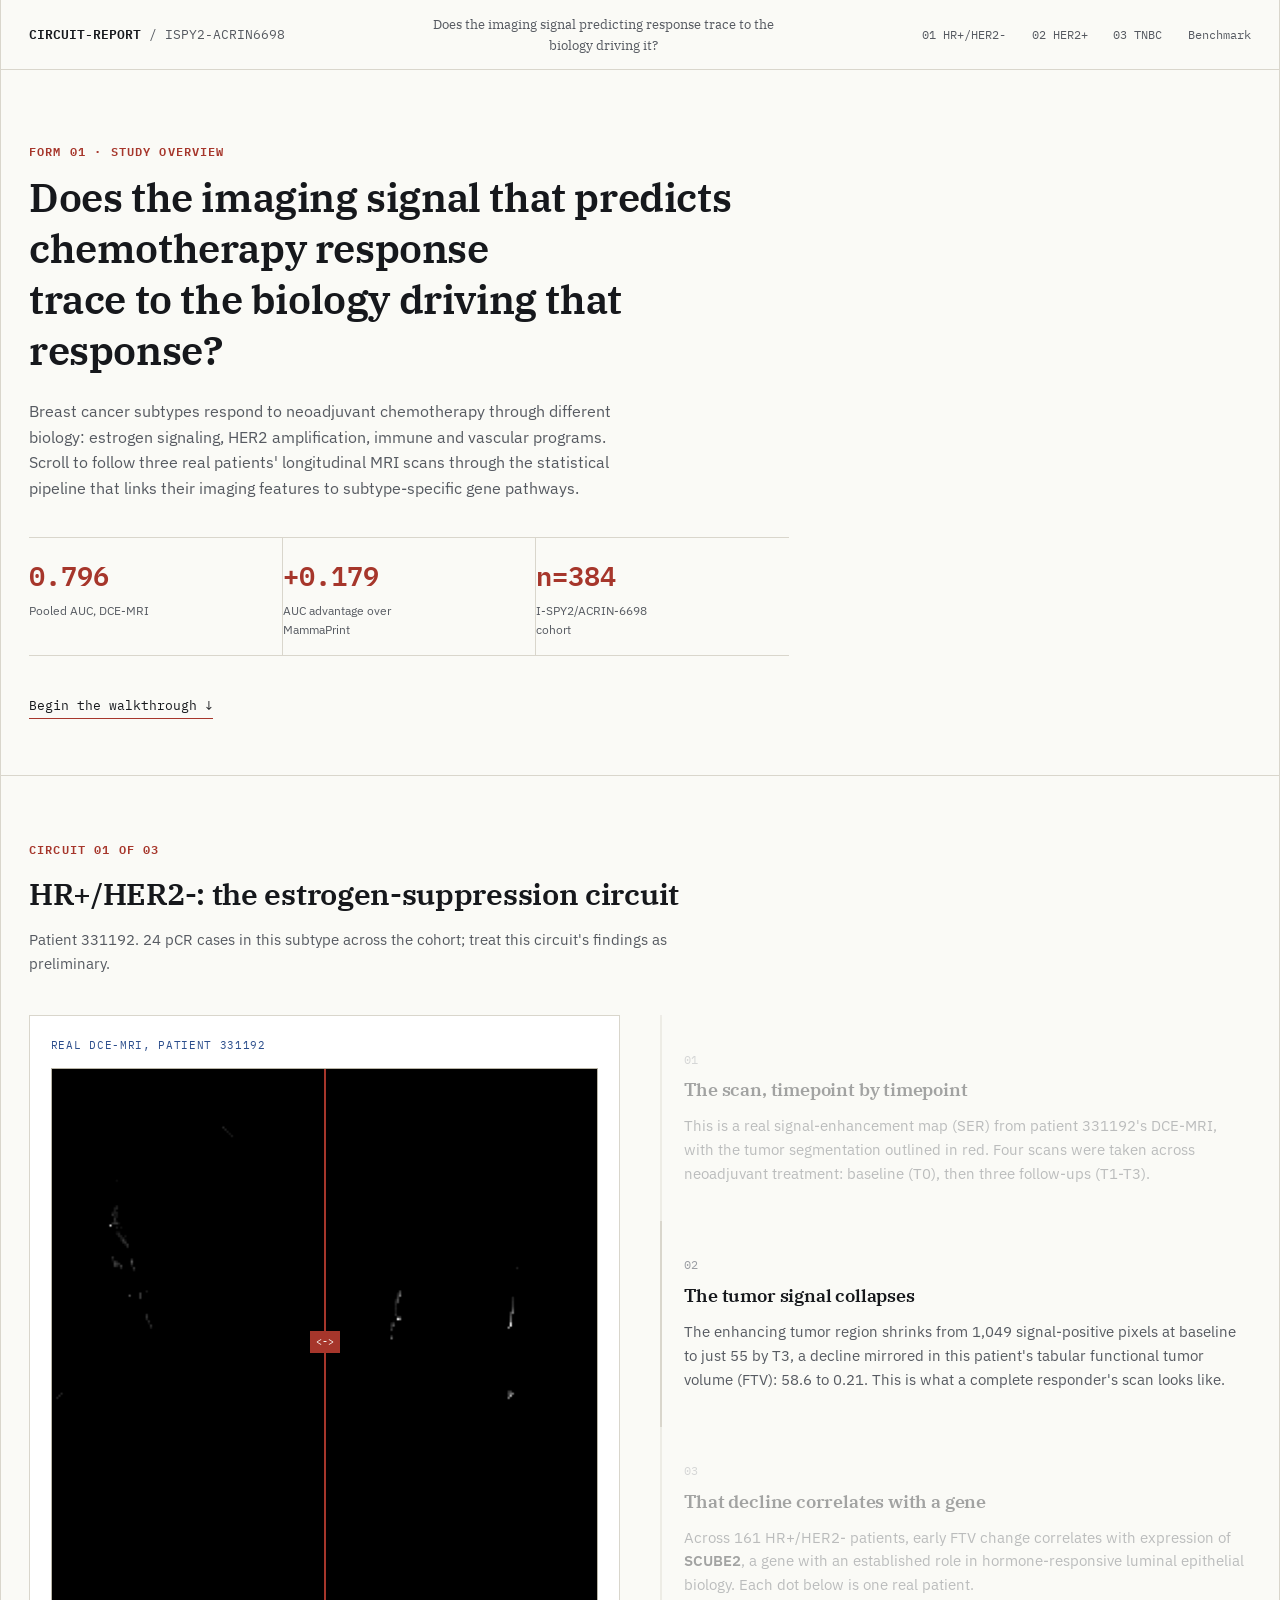
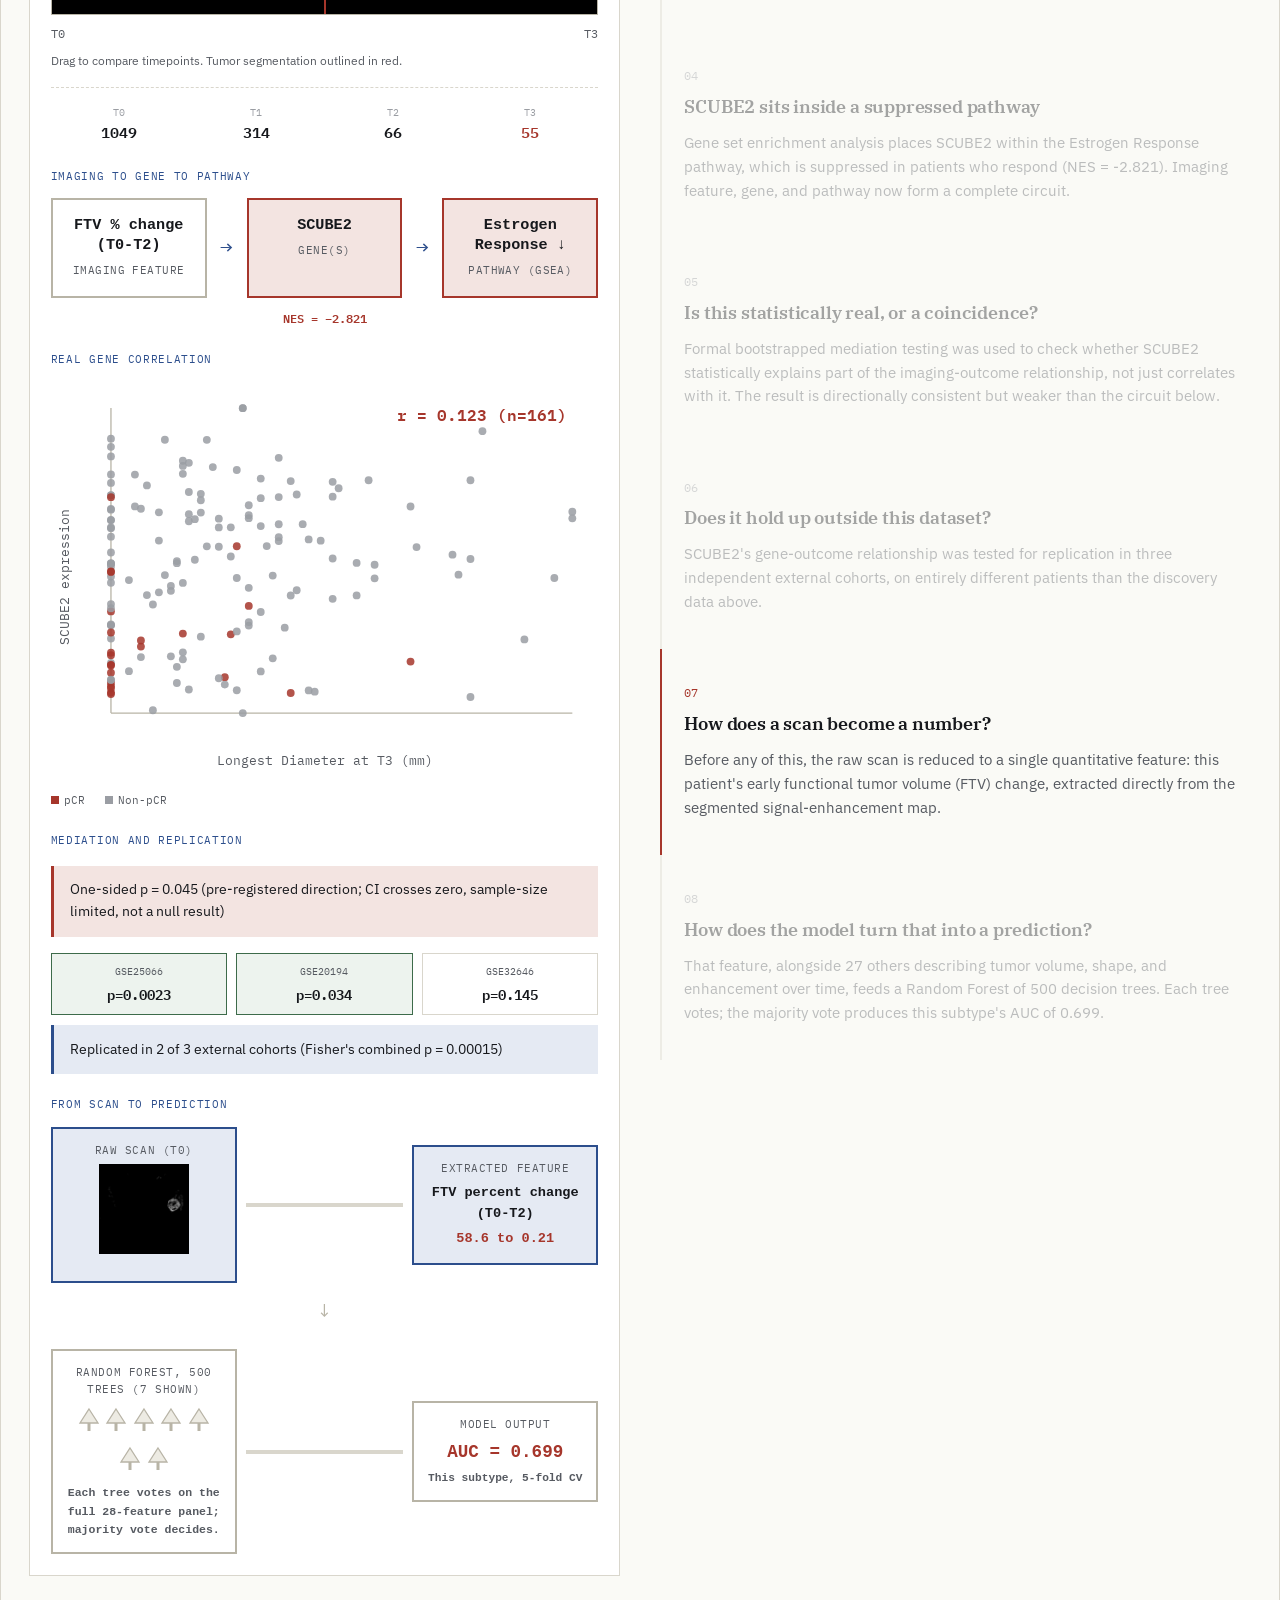
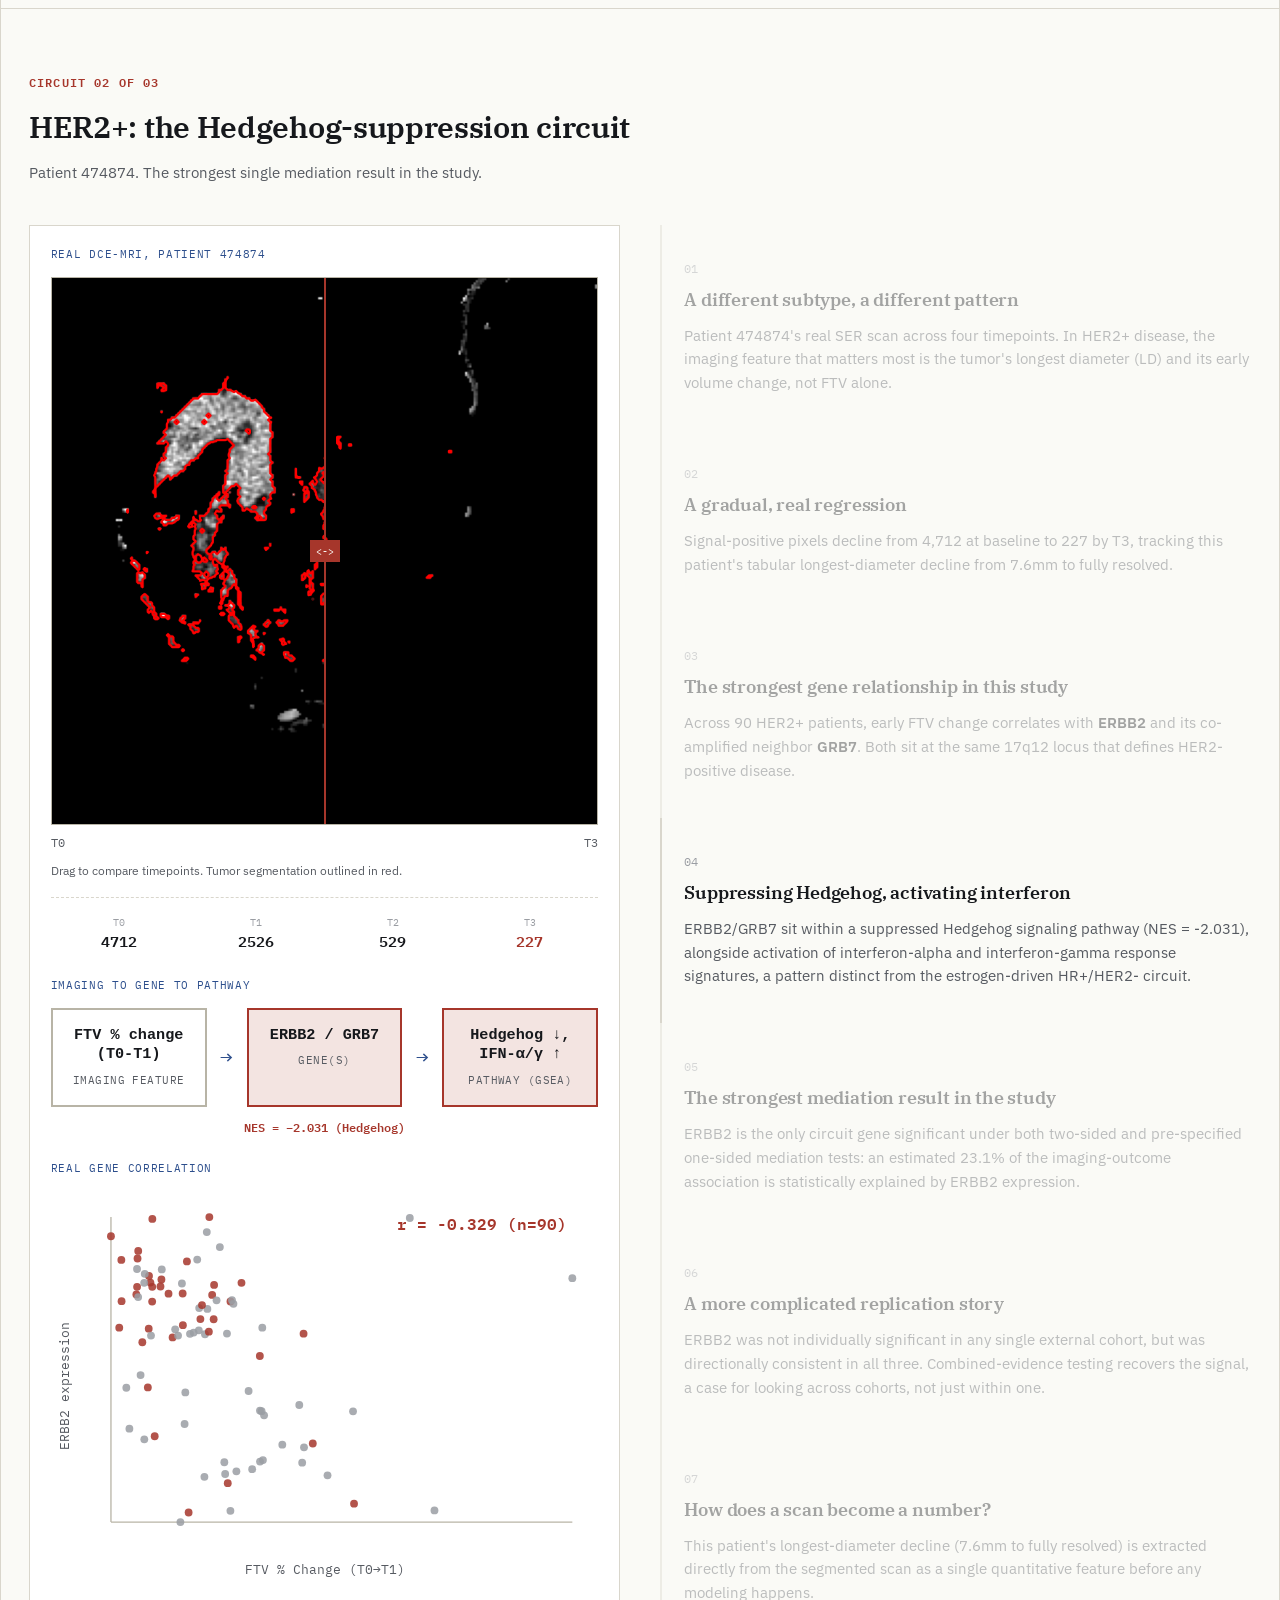
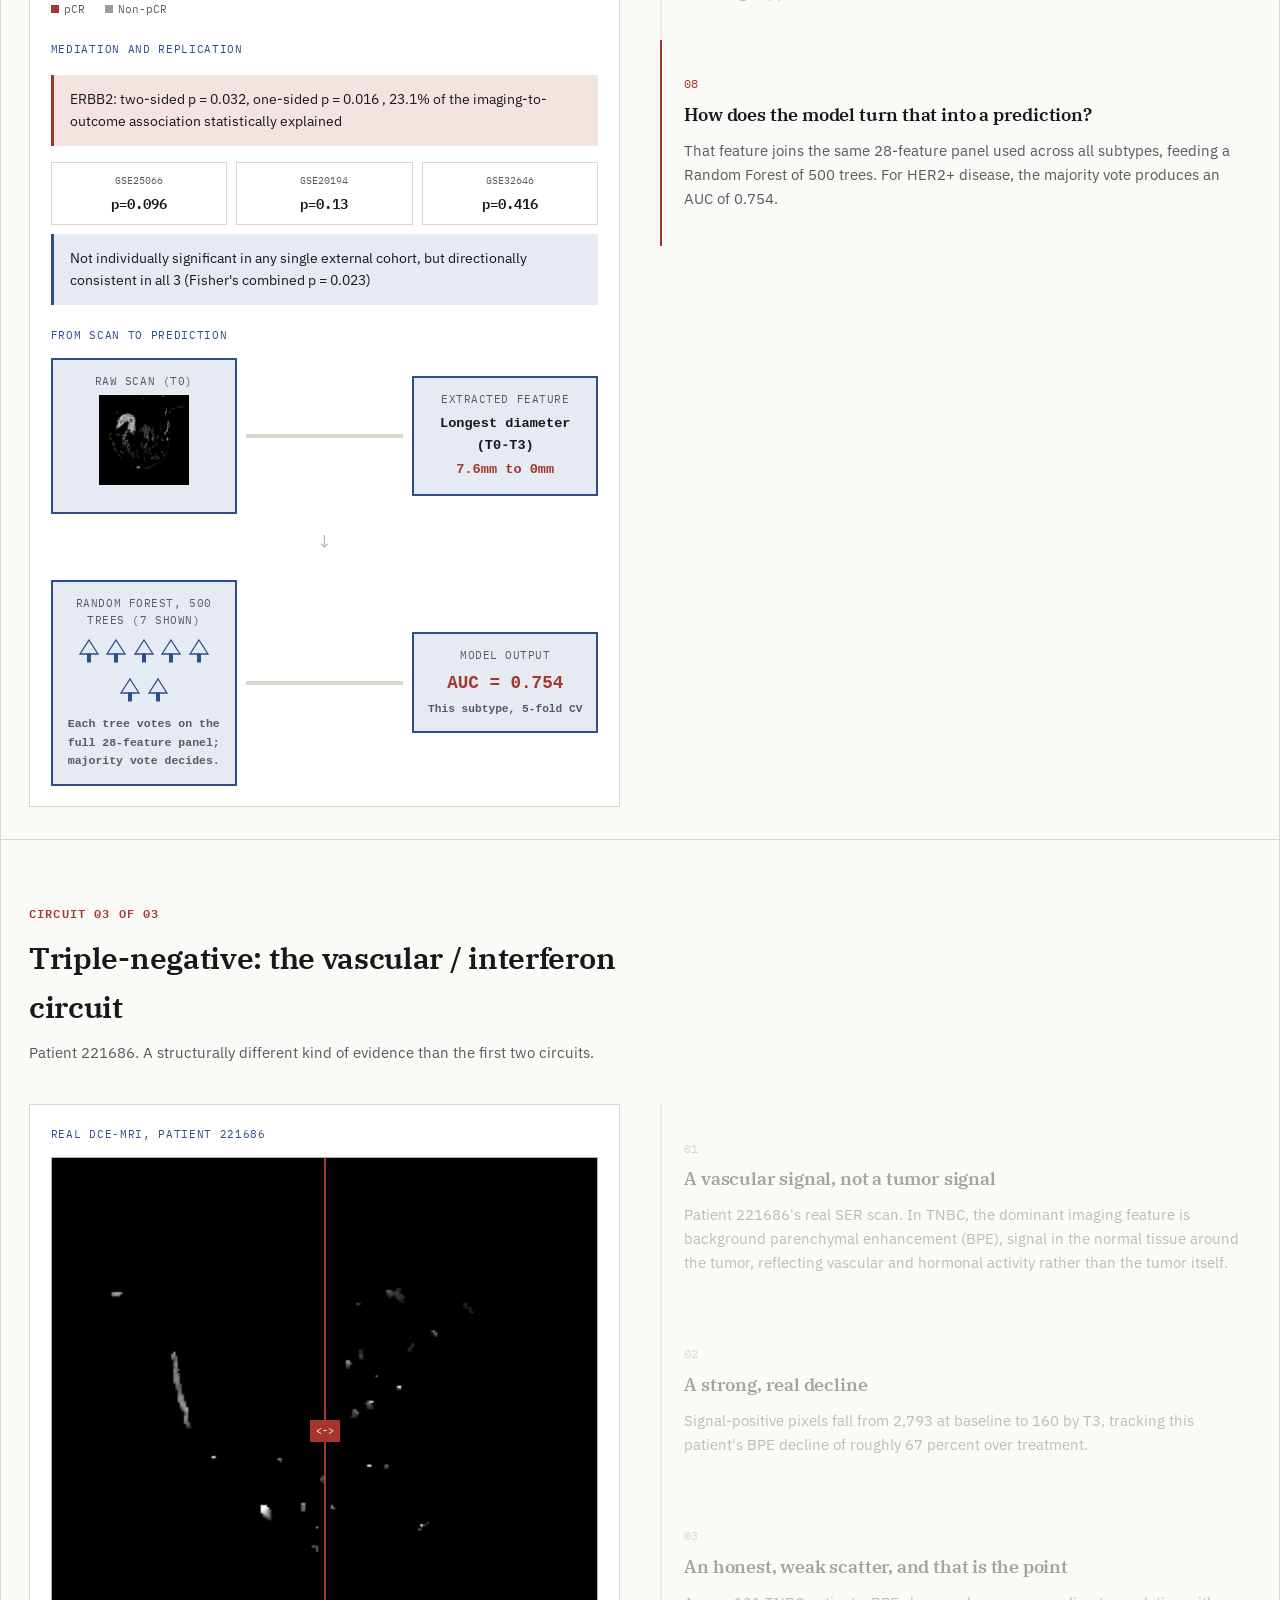
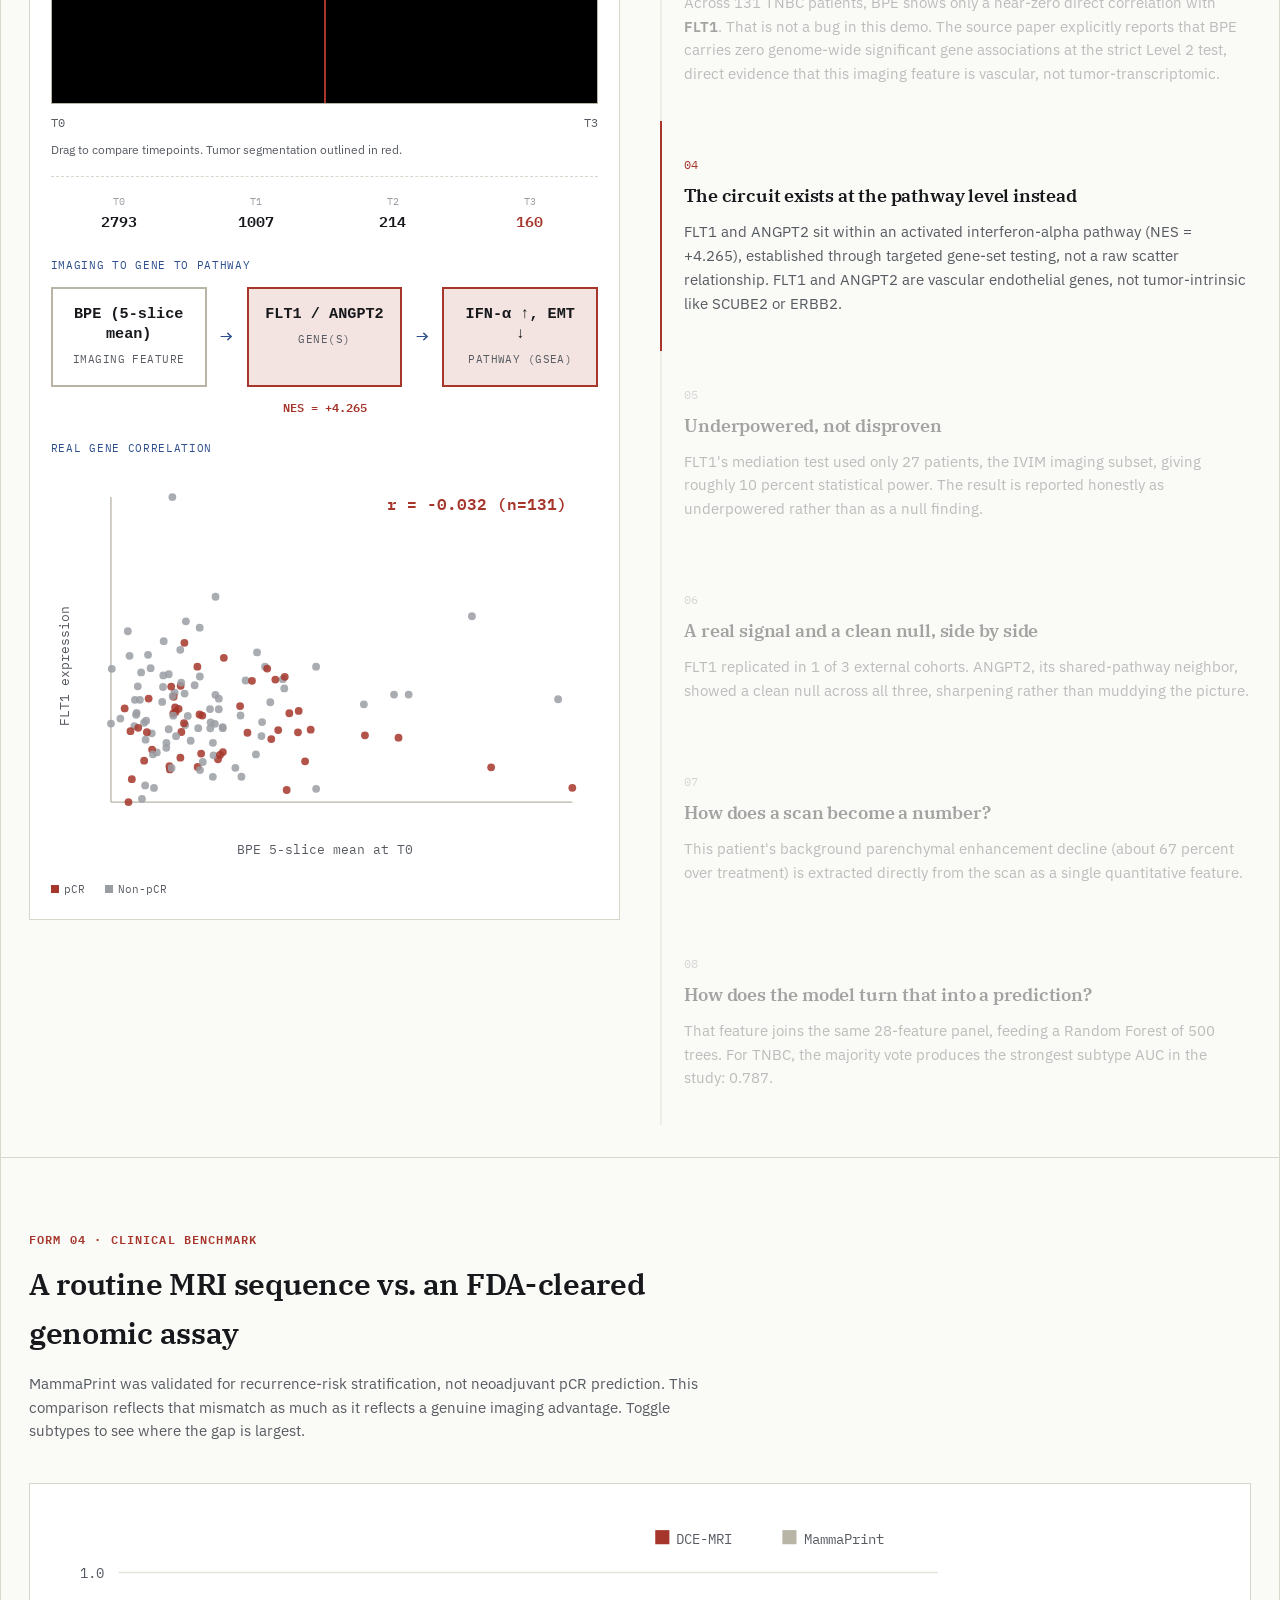
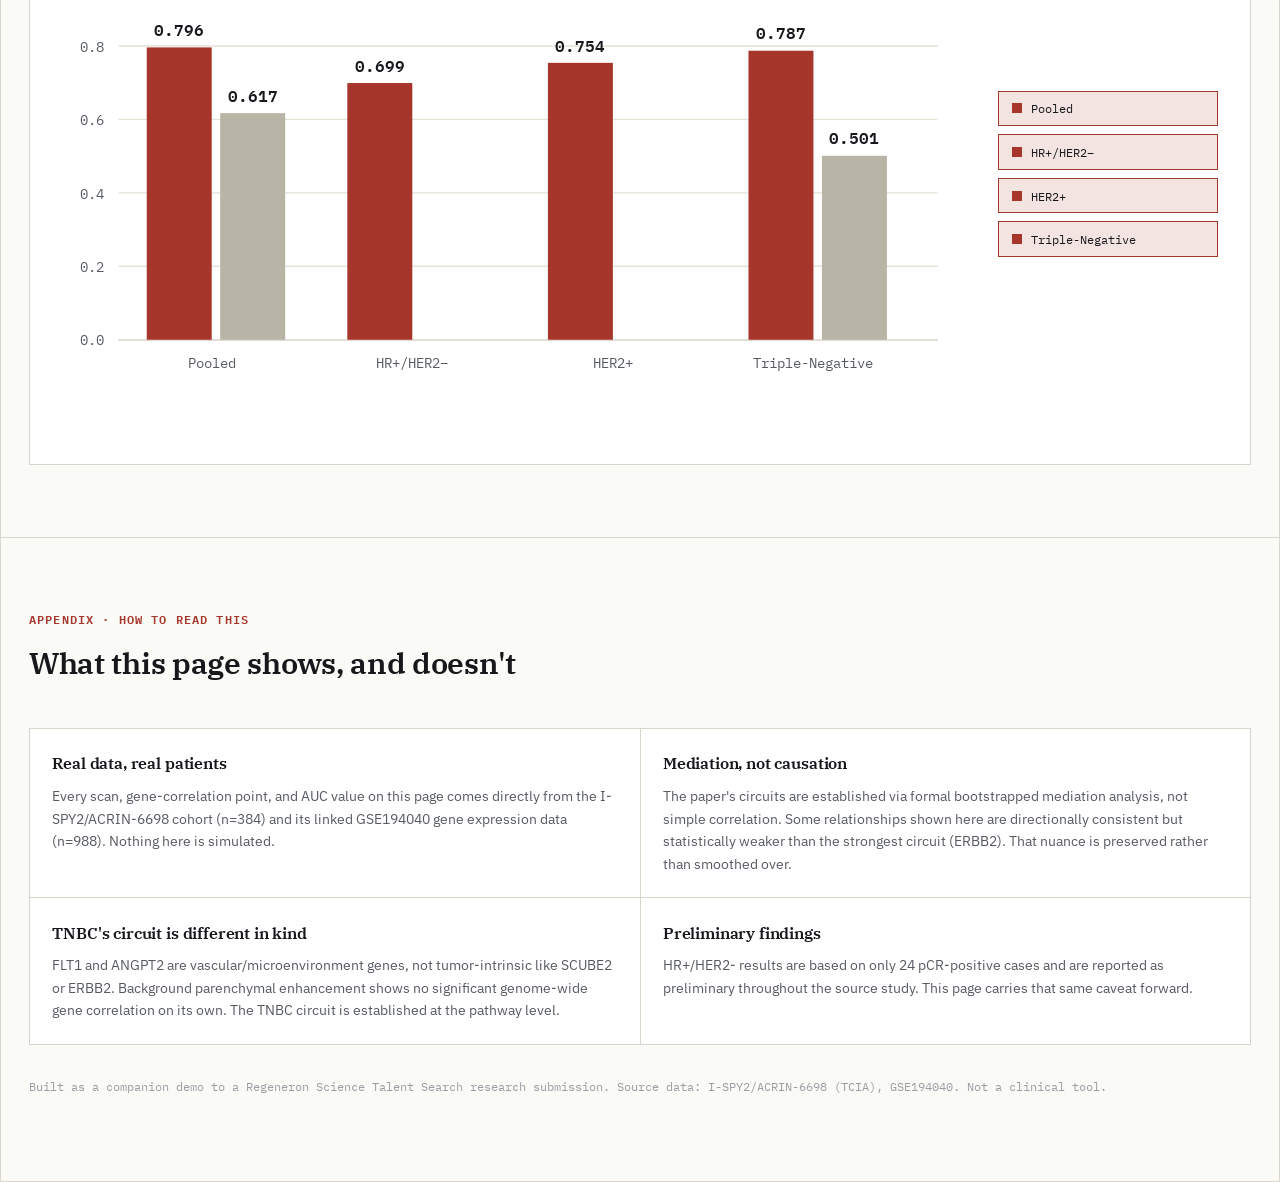
==== commit dbd2d7e0: "Add files via upload" ====
--- a/index.html
+++ b/index.html
@@ -16,6 +16,7 @@
   <nav class="topnav">
     <div class="topnav-inner">
       <span class="brand">CIRCUIT-REPORT <span class="brand-code">/ ISPY2-ACRIN6698</span></span>
+      <p class="nav-question">Does the imaging signal predicting response trace to the biology driving it?</p>
       <div class="topnav-links">
         <a href="#hr">01 HR+/HER2-</a>
         <a href="#her2">02 HER2+</a>
@@ -106,6 +107,20 @@
           <p>SCUBE2's gene-outcome relationship was tested for replication in three independent
           external cohorts, on entirely different patients than the discovery data above.</p>
         </div>
+        <div class="scrolly-step" data-circuit="hr_her2neg" data-step="6">
+          <span class="step-num">07</span>
+          <h3>How does a scan become a number?</h3>
+          <p>Before any of this, the raw scan is reduced to a single quantitative feature: this
+          patient's early functional tumor volume (FTV) change, extracted directly from the
+          segmented signal-enhancement map.</p>
+        </div>
+        <div class="scrolly-step" data-circuit="hr_her2neg" data-step="7">
+          <span class="step-num">08</span>
+          <h3>How does the model turn that into a prediction?</h3>
+          <p>That feature, alongside 27 others describing tumor volume, shape, and enhancement
+          over time, feeds a Random Forest of 500 decision trees. Each tree votes; the majority
+          vote produces this subtype's AUC of 0.699.</p>
+        </div>
       </div>
     </div>
   </section>
@@ -162,6 +177,20 @@
           <p>ERBB2 was not individually significant in any single external cohort, but was
           directionally consistent in all three. Combined-evidence testing recovers the signal,
           a case for looking across cohorts, not just within one.</p>
+        </div>
+        <div class="scrolly-step" data-circuit="her2pos" data-step="6">
+          <span class="step-num">07</span>
+          <h3>How does a scan become a number?</h3>
+          <p>This patient's longest-diameter decline (7.6mm to fully resolved) is extracted
+          directly from the segmented scan as a single quantitative feature before any modeling
+          happens.</p>
+        </div>
+        <div class="scrolly-step" data-circuit="her2pos" data-step="7">
+          <span class="step-num">08</span>
+          <h3>How does the model turn that into a prediction?</h3>
+          <p>That feature joins the same 28-feature panel used across all subtypes, feeding a
+          Random Forest of 500 trees. For HER2+ disease, the majority vote produces an AUC of
+          0.754.</p>
         </div>
       </div>
     </div>
@@ -220,6 +249,18 @@
           <h3>A real signal and a clean null, side by side</h3>
           <p>FLT1 replicated in 1 of 3 external cohorts. ANGPT2, its shared-pathway neighbor,
           showed a clean null across all three, sharpening rather than muddying the picture.</p>
+        </div>
+        <div class="scrolly-step" data-circuit="tnbc" data-step="6">
+          <span class="step-num">07</span>
+          <h3>How does a scan become a number?</h3>
+          <p>This patient's background parenchymal enhancement decline (about 67 percent over
+          treatment) is extracted directly from the scan as a single quantitative feature.</p>
+        </div>
+        <div class="scrolly-step" data-circuit="tnbc" data-step="7">
+          <span class="step-num">08</span>
+          <h3>How does the model turn that into a prediction?</h3>
+          <p>That feature joins the same 28-feature panel, feeding a Random Forest of 500 trees.
+          For TNBC, the majority vote produces the strongest subtype AUC in the study: 0.787.</p>
         </div>
       </div>
     </div>
--- a/css/style.css
+++ b/css/style.css
@@ -20,11 +20,11 @@
   --font-serif: 'IBM Plex Serif', serif;
   --font-sans: 'IBM Plex Sans', sans-serif;
 
-  --max-width: 1120px;
+  --max-width: 1320px;
 }
 
 * { box-sizing: border-box; }
-html { scroll-behavior: smooth; }
+html { scroll-behavior: smooth; overflow-x: hidden; }
 
 body {
   margin: 0;
@@ -33,7 +33,11 @@
   font-family: var(--font-serif);
   line-height: 1.6;
   -webkit-font-smoothing: antialiased;
-}
+  overflow-x: hidden;
+  width: 100%;
+}
+
+img, svg { max-width: 100%; }
 
 a { color: var(--data-blue); }
 :focus-visible { outline: 2px solid var(--data-blue); outline-offset: 2px; }
@@ -79,6 +83,20 @@
   display: flex;
   justify-content: space-between;
   align-items: center;
+  gap: 1rem;
+}
+.nav-question {
+  font-family: var(--font-serif);
+  font-size: 0.82rem;
+  color: var(--ink-muted);
+  flex: 1;
+  text-align: center;
+  max-width: 46ch;
+  margin: 0 auto;
+  display: none;
+}
+@media (min-width: 980px) {
+  .nav-question { display: block; }
 }
 .brand {
   font-family: var(--font-mono);
@@ -315,38 +333,148 @@
 .readout-val { font-size: 0.95rem; font-weight: 600; }
 .readout-val.readout-current { color: var(--flag); }
 
-.circuit-diagram-wrap svg { width: 100%; height: auto; }
-.circuit-node {
-  fill: var(--paper-raised);
-  stroke: var(--rule-strong);
-  stroke-width: 1.5;
-}
-.circuit-node.active-node { stroke: var(--flag); stroke-width: 2; }
-.circuit-label {
-  font-family: var(--font-mono);
-  font-size: 11px;
-  fill: var(--ink);
+.circuit-diagram-wrap {
+  display: flex;
+  align-items: stretch;
+  gap: 0;
+  flex-wrap: wrap;
+}
+.circuit-box {
+  flex: 1;
+  min-width: 140px;
+  border: 2px solid var(--rule-strong);
+  padding: 1rem 0.9rem;
+  background: var(--paper-raised);
+  text-align: center;
+  transition: border-color 0.2s ease, background 0.2s ease;
+}
+.circuit-box.active-node {
+  border-color: var(--flag);
+  background: var(--flag-soft);
+}
+.circuit-box .box-label {
+  font-family: var(--font-mono);
+  font-size: 0.95rem;
+  font-weight: 700;
+  color: var(--ink);
+  line-height: 1.3;
+  word-wrap: break-word;
+}
+.circuit-box .box-sublabel {
+  font-family: var(--font-mono);
+  font-size: 0.68rem;
+  color: var(--ink-muted);
+  margin-top: 0.4rem;
+  text-transform: uppercase;
+  letter-spacing: 0.04em;
+}
+.circuit-arrow {
+  display: flex;
+  align-items: center;
+  justify-content: center;
+  min-width: 40px;
+  font-family: var(--font-mono);
+  font-size: 1.3rem;
+  color: var(--rule-strong);
+  transition: color 0.2s ease;
+}
+.circuit-arrow.arrow-active { color: var(--data-blue); }
+.circuit-nes-callout {
+  text-align: center;
+  font-family: var(--font-mono);
+  font-size: 0.78rem;
   font-weight: 600;
-}
-.circuit-sublabel {
-  font-family: var(--font-mono);
-  font-size: 9px;
-  fill: var(--ink-muted);
-}
-.circuit-path {
-  fill: none;
-  stroke: var(--data-blue);
-  stroke-width: 2;
-  stroke-dasharray: 400;
-  stroke-dashoffset: 400;
-}
-.circuit-path.path-drawn { animation: draw-path 1s ease forwards; }
-@keyframes draw-path { to { stroke-dashoffset: 0; } }
-.circuit-stat {
-  font-family: var(--font-mono);
-  font-size: 10px;
-  fill: var(--flag);
-  font-weight: 600;
+  color: var(--flag);
+  margin-top: 0.7rem;
+}
+
+/* ============================================================
+   Model pipeline stage (CNN-Explainer style)
+   ============================================================ */
+.model-pipeline {
+  display: flex;
+  flex-direction: column;
+  gap: 0.9rem;
+}
+.pipeline-row {
+  display: flex;
+  align-items: center;
+  gap: 0.6rem;
+}
+.pipeline-node {
+  flex: 1;
+  border: 2px solid var(--rule-strong);
+  background: var(--paper-raised);
+  padding: 0.8rem;
+  text-align: center;
+  min-width: 0;
+}
+.pipeline-node.pipeline-active {
+  border-color: var(--data-blue);
+  background: var(--data-blue-soft);
+}
+.pipeline-node img {
+  width: 100%;
+  max-height: 90px;
+  object-fit: contain;
+  filter: grayscale(1);
+  margin-bottom: 0.4rem;
+}
+.pipeline-node .pn-title {
+  font-family: var(--font-mono);
+  font-size: 0.68rem;
+  text-transform: uppercase;
+  letter-spacing: 0.05em;
+  color: var(--ink-muted);
+  margin-bottom: 0.3rem;
+}
+.pipeline-node .pn-value {
+  font-family: var(--font-mono);
+  font-size: 0.85rem;
+  font-weight: 700;
+  color: var(--ink);
+}
+.pipeline-arrow {
+  font-family: var(--font-mono);
+  font-size: 1.1rem;
+  color: var(--rule-strong);
+  flex-shrink: 0;
+}
+.pipeline-arrow.arrow-flow { color: var(--data-blue); }
+
+.forest-row {
+  display: flex;
+  justify-content: center;
+  gap: 0.35rem;
+  margin: 0.5rem 0 0.3rem;
+  flex-wrap: wrap;
+}
+.tree-icon svg { display: block; }
+.tree-icon.tree-voting .tree-trunk { stroke: var(--data-blue); }
+.tree-icon.tree-voting .tree-canopy { fill: var(--data-blue-soft); stroke: var(--data-blue); }
+
+.pipeline-dot {
+  width: 8px; height: 8px;
+  border-radius: 50%;
+  background: var(--flag);
+  position: absolute;
+  opacity: 0;
+}
+.pipeline-flow-track {
+  position: relative;
+  height: 4px;
+  background: var(--rule);
+  flex: 1;
+  min-width: 24px;
+}
+.pipeline-flow-track .pipeline-dot.dot-run {
+  animation: flow-dot 1.4s ease-in-out infinite;
+}
+@keyframes flow-dot {
+  0% { left: 0%; opacity: 0; }
+  15% { opacity: 1; }
+  85% { opacity: 1; }
+  100% { left: 100%; opacity: 0; }
 }
 
 .scatter-wrap svg { width: 100%; height: auto; }
